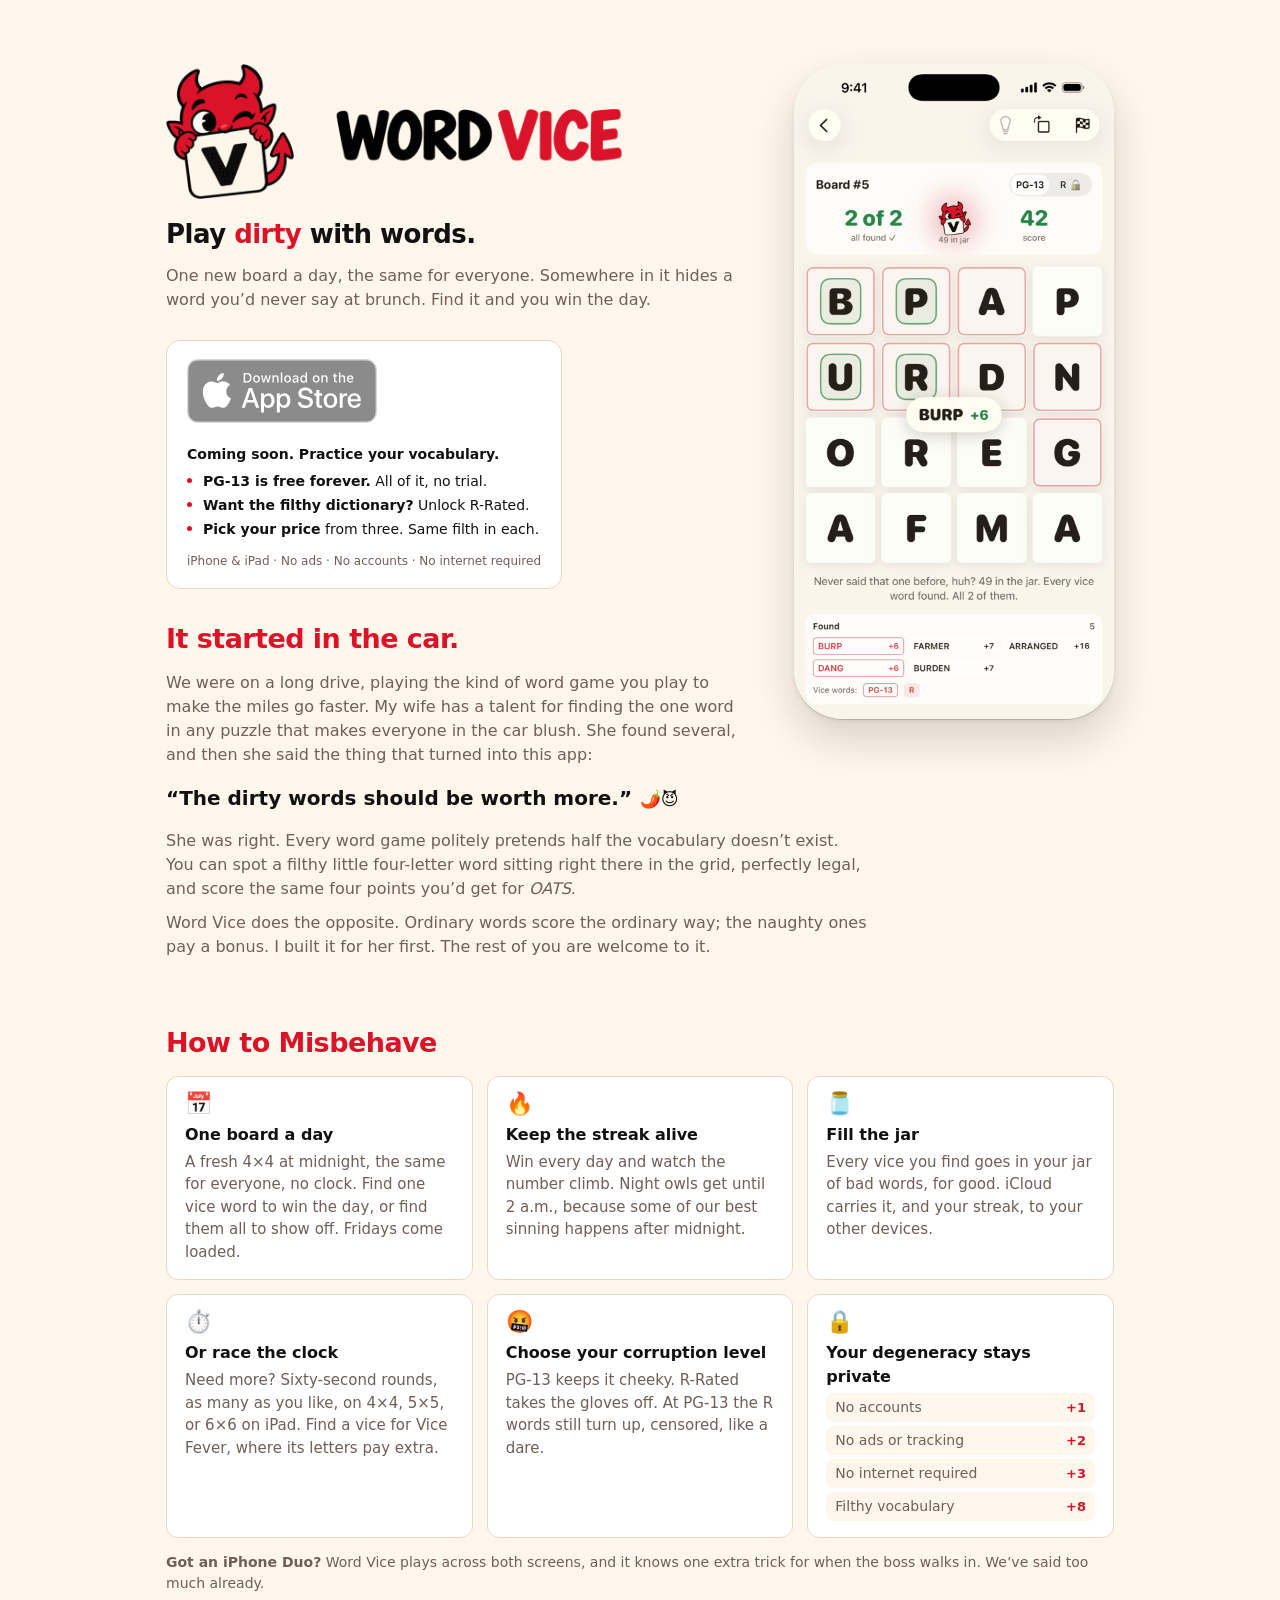
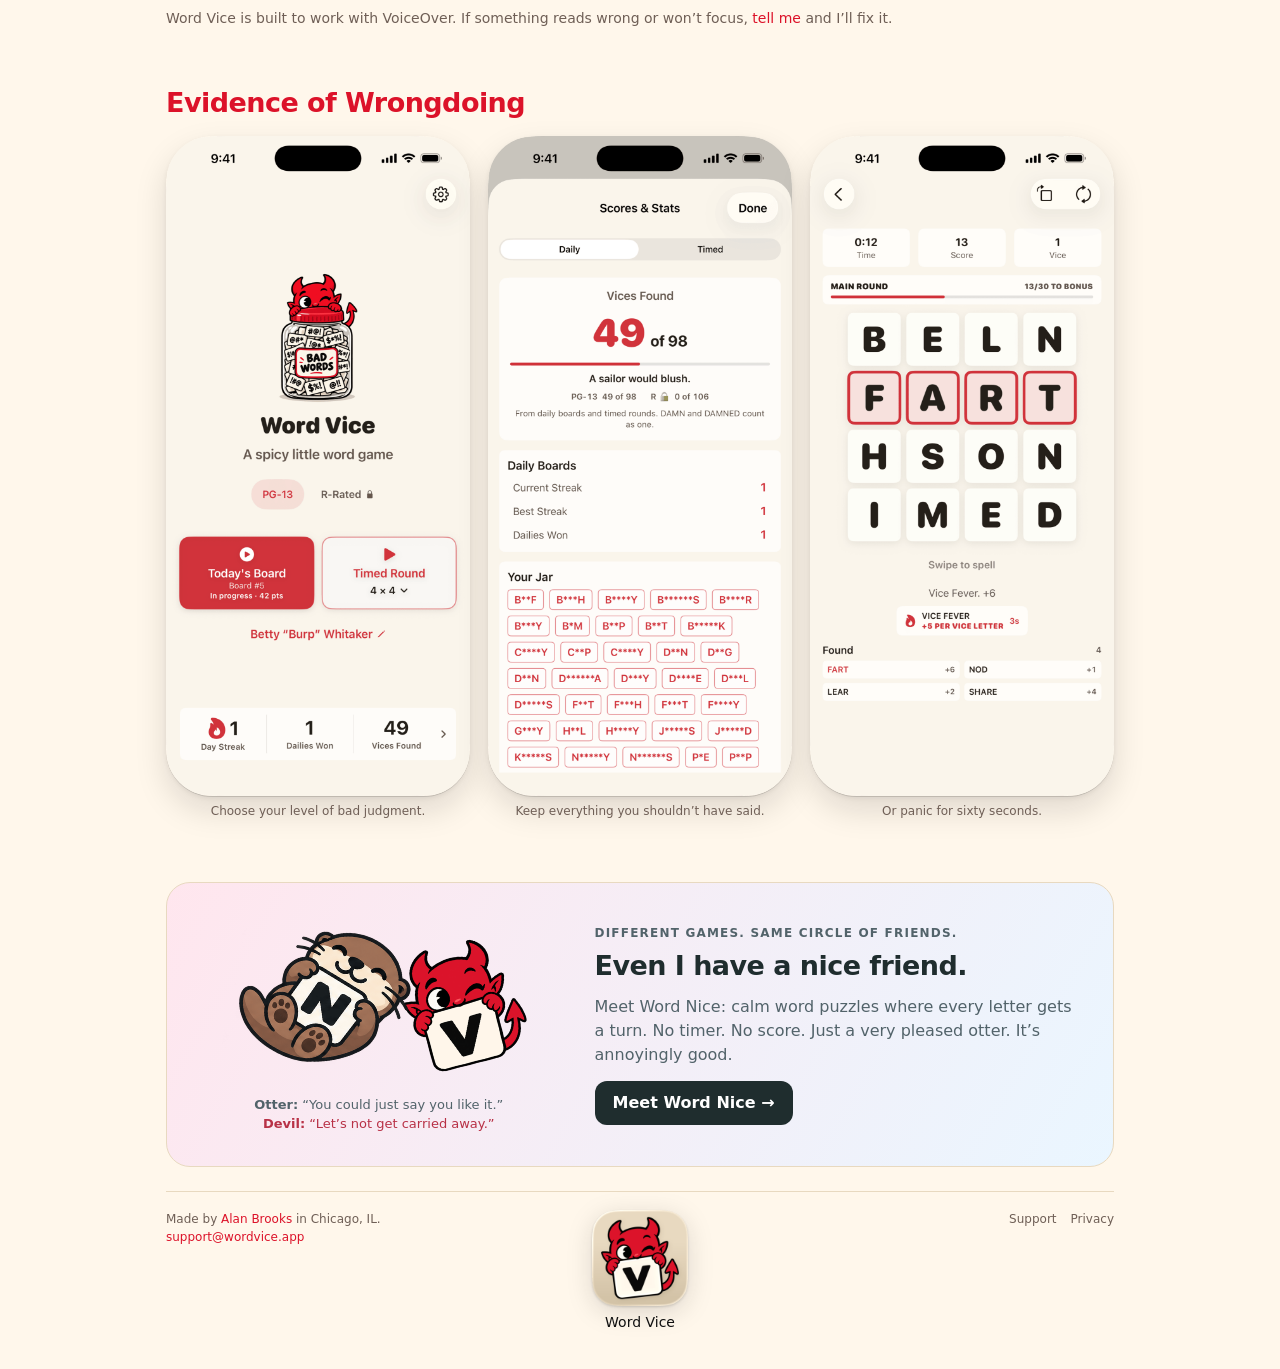
==== index.html @ e9f3541c "Link the footer credit to alanbrooks.me Co-Authored-By: Claude Opus 5.5 <noreply@anthropic.com>" ====
<!DOCTYPE html>
<html lang="en">
<head>
<meta charset="utf-8">
<meta name="viewport" content="width=device-width, initial-scale=1">
<meta name="color-scheme" content="light">
<meta name="theme-color" content="#FFF7EB">
<title>Word Vice — A dirty little word game</title>
<meta name="description" content="Word Vice is a dirty little word game for iPhone and iPad. One new board a day, and the words you’d never say at brunch are the ones you’re hunting.">
<link rel="icon" href="/favicon.ico" sizes="32x32">
<link rel="icon" href="images/favicon.svg" type="image/svg+xml">
<link rel="apple-touch-icon" href="images/apple-touch-icon.png">
<link rel="canonical" href="https://wordvice.app/">
<meta property="og:title" content="Word Vice — Play dirty with words">
<meta property="og:description" content="One new board a day. Somewhere in it hides a word you’d never say at brunch. Free to play on iPhone and iPad.">
<meta property="og:image" content="https://wordvice.app/images/wordvice-og.png">
<meta property="og:image:width" content="1200">
<meta property="og:image:height" content="630">
<meta property="og:image:alt" content="The Word Vice wordmark beside its winking devil mascot, the line ‘Play dirty with words’, and a phone showing the daily board with a vice word just found.">
<meta property="og:url" content="https://wordvice.app/">
<meta property="og:type" content="website">
<meta property="og:site_name" content="Word Vice">
<meta name="twitter:card" content="summary_large_image">
<link rel="stylesheet" href="styles.css">
</head>
<body>

<div class="page">

  <header class="hero">
    <figure class="hero-shot">
      <img src="images/wordvice-daily-vice-crush.png" width="960" height="2086" decoding="async" alt="Daily board number 5 in Word Vice: a four-by-four grid of letters with BURP just found for six points, both vice words found, and 49 vices in the jar.">
    </figure>
    <div>
      <h1 class="brand"><img src="images/wordvice-lockup.png" width="1000" height="294"
          decoding="async" alt="Word Vice"></h1>
      <p class="payoff">Play <span>dirty</span> with words.</p>
      <p class="tagline">
        One new board a day, the same for everyone. Somewhere in it hides a
        word you’d never say at brunch. Find it and you win the day.
      </p>
      <div class="cta">
        <span class="app-store-badge is-pending">
          <img src="images/app-store-badge.svg" alt="">
          <span class="visually-hidden">Word Vice is not on the App Store yet.</span>
        </span>
        <p class="coming"><strong>Coming soon. Practice your vocabulary.</strong></p>
        <ul class="terms">
          <li><strong>PG-13 is free forever.</strong> All of it, no trial.</li>
          <li><strong>Want the filthy dictionary?</strong> Unlock R-Rated.</li>
          <li><strong>Pick your price</strong> from three. Same filth in each.</li>
        </ul>
        <p class="meta">iPhone &amp; iPad · No ads · No accounts · No internet required</p>
      </div>
    </div>
  </header>

  <section id="story" class="story">
    <h2>It started in the car.</h2>
    <p>
      We were on a long drive, playing the kind of word game you play to make the
      miles go faster. My wife has a talent for finding the one word in any puzzle
      that makes everyone in the car blush. She found several, and then she said
      the thing that turned into this app:
    </p>
    <blockquote class="pull">
      <p>“The dirty words should be worth&nbsp;more.”<span class="pull-mark" aria-hidden="true">🌶️😈</span></p>
    </blockquote>
    <p>
      She was right. Every word game politely pretends half the vocabulary doesn’t
      exist. You can spot a filthy little four-letter word sitting right there in
      the grid, perfectly legal, and score the same four points you’d get for
      <em>OATS</em>.
    </p>
    <p>
      Word Vice does the opposite. Ordinary words score the ordinary way; the
      naughty ones pay a bonus. I built it for her first. The rest of you are
      welcome to it.
    </p>
  </section>

  <section id="how">
    <h2>How to Misbehave</h2>
    <div class="cards">
      <div class="card">
        <div class="glyph">📅</div>
        <h3>One board a day</h3>
        <p>A fresh 4×4 at midnight, the same for everyone, no clock. Find one vice word to win the day, or find them all to show off. Fridays come loaded.</p>
      </div>
      <div class="card">
        <div class="glyph">🔥</div>
        <h3>Keep the streak alive</h3>
        <p>Win every day and watch the number climb. Night owls get until 2&nbsp;a.m., because some of our best sinning happens after midnight.</p>
      </div>
      <div class="card">
        <div class="glyph">🫙</div>
        <h3>Fill the jar</h3>
        <p>Every vice you find goes in your jar of bad words, for good. iCloud carries it, and your streak, to your other devices.</p>
      </div>
      <div class="card">
        <div class="glyph">⏱️</div>
        <h3>Or race the clock</h3>
        <p>Need more? Sixty-second rounds, as many as you like, on 4×4, 5×5, or 6×6 on iPad. Find a vice for Vice Fever, where its letters pay extra.</p>
      </div>
      <div class="card">
        <div class="glyph">🤬</div>
        <h3>Choose your corruption level</h3>
        <p>PG-13 keeps it cheeky. R-Rated takes the gloves off. At PG-13 the R words still turn up, censored, like a dare.</p>
      </div>
      <div class="card">
        <div class="glyph">🔒</div>
        <h3>Your degeneracy stays private</h3>
        <ul class="score">
          <li>No accounts <span class="plus">+1</span></li>
          <li>No ads or tracking <span class="plus">+2</span></li>
          <li>No internet required <span class="plus">+3</span></li>
          <li>Filthy vocabulary <span class="plus">+8</span></li>
        </ul>
      </div>
    </div>
    <p class="note">
      <strong>Got an iPhone Duo?</strong> Word Vice plays across both screens,
      and it knows one extra trick for when the boss walks in. We’ve said too
      much already.
    </p>
    <p class="note">
      Word Vice is built to work with VoiceOver. If something reads wrong or won’t focus,
      <a href="mailto:support@wordvice.app">tell me</a> and I’ll fix it.
    </p>
  </section>

  <section>
    <h2>Evidence of Wrongdoing</h2>
    <div class="shots">
      <figure>
        <img src="images/wordvice-home-crush.png" width="960" height="2086" loading="lazy" decoding="async" alt="The Word Vice home screen: the devil peeking out of a jar of bad words, the PG-13 and R-Rated picker, buttons for Today’s Board and a Timed Round, and a one-day streak.">
        <figcaption>Choose your level of bad judgment.</figcaption>
      </figure>
      <figure>
        <img src="images/wordvice-jar-crush.png" width="960" height="2086" loading="lazy" decoding="async" alt="The jar screen: 49 of 98 vices found, rated ‘A sailor would blush’, with each found word shown censored.">
        <figcaption>Keep everything you shouldn’t have said.</figcaption>
      </figure>
      <figure>
        <img src="images/wordvice-timed-crush.png" width="960" height="2086" loading="lazy" decoding="async" alt="A timed round with twelve seconds left: FART highlighted on the board and Vice Fever paying five extra points per vice letter.">
        <figcaption>Or panic for sixty seconds.</figcaption>
      </figure>
    </div>
  </section>

  <section class="product-family" aria-labelledby="product-family-title">
    <figure class="family-friends">
      <div class="family-portraits">
        <img class="friend-otter" src="images/friend-otter.png" width="353" height="281" loading="lazy" decoding="async" alt="The smiling Word Nice otter leaning toward his devil friend.">
        <img class="friend-devil" src="images/friend-devil.png" width="470" height="470" loading="lazy" decoding="async" alt="The Word Vice devil leaning back toward the otter with a wink.">
      </div>
      <figcaption class="family-dialogue">
        <span><strong>Otter:</strong> “You could just say you like it.”</span>
        <span class="devil-line"><strong>Devil:</strong> “Let’s not get carried away.”</span>
      </figcaption>
    </figure>
    <div>
      <p class="family-eyebrow">Different games. Same circle of friends.</p>
      <h2 id="product-family-title">Even I have a nice friend.</h2>
      <p class="family-description">Meet Word Nice: calm word puzzles where every letter gets a turn. No timer. No score. Just a very pleased otter. It’s annoyingly good.</p>
      <a class="family-link" href="https://wordnice.app/">Meet Word Nice →</a>
    </div>
  </section>

  <footer class="footer">
    <div class="footer-credit">
      Made by <a href="https://alanbrooks.me/">Alan Brooks</a> in Chicago, IL.<br>
      <a href="mailto:support@wordvice.app">support@wordvice.app</a>
    </div>
    <div class="footer-mark">
      <a class="footer-badge" href="/">
        <img src="images/wordvice-icon256.png" alt="">
        <span>Word Vice</span>
      </a>
    </div>
    <div class="footer-links">
      <a href="support.html">Support</a>
      <a href="privacy.html">Privacy</a>
    </div>
  </footer>

</div>

</body>
</html>
---- styles.css ----
/* Word Vice site styles. The brand palette: Tile Cream ground, Ink text, Vice
   Red accent, with Sand — the app icon's ground — carrying the hairlines. Kept
   deliberately plain and compact, in the same spirit as mixlet.app: system
   fonts, small type, flat surfaces, tight rhythm. */

:root {
  --bg: #FFF7EB;      /* Tile Cream */
  --panel: #F7EBD8;
  --raised: #FFFFFF;  /* lifted surfaces above the cream ground */
  --ink: #111111;     /* Ink */
  --muted: #6f5f56;
  --accent: #DC1229;  /* Vice Red */
  --line: #E8D9C0;    /* Sand, the app icon's ground */
  --rounded: ui-rounded, "SF Pro Rounded", "Avenir Next", -apple-system,
    BlinkMacSystemFont, "Segoe UI", system-ui, sans-serif;
}

* { box-sizing: border-box; }

body {
  margin: 0;
  font-family: var(--rounded);
  font-size: 16px;
  line-height: 1.5;
  background: var(--bg);
  color: var(--ink);
  -webkit-font-smoothing: antialiased;
}

/* height:auto keeps the intrinsic width/height attributes on the screenshots
   from fighting max-width when the column is narrower than the image. */
img { max-width: 100%; height: auto; display: block; }

a { color: var(--accent); text-decoration: none; }
a:hover { text-decoration: underline; }

.page {
  max-width: 980px;
  margin: 0 auto;
  padding: 24px 16px 36px;
}

.narrow { max-width: 680px; }

/* ---------- nav ---------- */

.nav {
  display: flex;
  gap: 18px;
  justify-content: flex-end;
  margin: 0 0 8px;
  font-size: 13px;
}

.nav a { color: var(--muted); }
.nav a:hover { color: var(--accent); text-decoration: none; }

/* ---------- hero ---------- */

/* Generous lead-in above the wordmark. The title is the loudest thing on the
   page and needs room to land before the subtitle picks up. */
.hero { padding-top: 40px; }

/* The stacked lockup stands in for the page title. The h1 keeps the heading
   semantics; the alt text carries the name. */
.brand { margin: 0 0 20px; }

.brand img {
  display: block;
  width: clamp(300px, 40vw, 460px);
  height: auto;
}

/* The one-line explanation of the whole game, sitting between the subtitle and
   the supporting copy. The punchline takes the accent so the eye lands on it. */
.payoff {
  margin: 16px 0 14px;
  font-size: clamp(21px, 2.5vw, 26px);
  font-weight: 700;
  line-height: 1.2;
  letter-spacing: -0.02em;
  color: var(--ink);
}

.payoff span { color: var(--accent); }

.tagline { margin: 0 0 10px; color: var(--muted); }

/* Groups the badge with the terms it comes with, so the offer reads as one
   thing. Shrink-wrapped, not full-bleed; an empty-looking box would be worse
   than no box. */
.cta {
  display: inline-block;
  max-width: 100%;
  margin-top: 18px;
  padding: 18px 20px;
  background: var(--raised);
  border: 1px solid var(--line);
  border-radius: 14px;
}

.cta .app-store-badge { margin-top: 0; }
.cta .coming { margin-top: 14px; }

/* Apple's official badge artwork. Do not restyle or recolor it. */
.app-store-badge { display: inline-block; margin-top: 12px; }
.app-store-badge:hover { text-decoration: none; }
.app-store-badge img { width: 190px; height: auto; }

/* Pre-launch: the badge is shown but is not a link, because there is nothing
   to link to yet. Held back so it reads as "not yet" rather than "broken".
   When the app ships, drop .is-pending and restore the <a href> wrapper. */
.app-store-badge.is-pending { cursor: default; }
.app-store-badge.is-pending img { opacity: 0.45; filter: saturate(0.4); }

.visually-hidden {
  position: absolute;
  width: 1px;
  height: 1px;
  margin: -1px;
  padding: 0;
  border: 0;
  overflow: hidden;
  clip-path: inset(50%);
  white-space: nowrap;
}

/* Availability and the offer are different kinds of fact, so they get separate
   lines, tight to each other and looser from the spec line below. */
.coming { margin: 14px 0 0; font-size: 14px; color: var(--ink); }
/* Three scannable terms rather than a paragraph. Next to a download button
   people read the shape, not the sentence. Small accent dots instead of the
   browser's bullets, to stay in the site's palette. */
.terms {
  margin: 6px 0 0;
  padding: 0;
  list-style: none;
  font-size: 14px;
  color: var(--ink);
  max-width: 34em;
}

.terms li { position: relative; margin: 3px 0; padding-left: 16px; }

.terms li::before {
  content: "";
  position: absolute;
  left: 0;
  top: 0.52em;
  width: 5px;
  height: 5px;
  border-radius: 50%;
  background: var(--accent);
}

.meta { margin: 12px 0 0; font-size: 12px; color: var(--muted); }

/* Floated, not gridded, so the story prose wraps around it instead of waiting
   for it to end. #how clears it. */
.hero-shot {
  float: right;
  width: 320px;
  max-width: 100%;
  margin: 0 0 22px 44px;
}

/* The hero capture is a full-height device screenshot with dead space below the
   found-words list; crop to the part that carries the game. The captures carry
   the device's own black corner mask, so the radius is the device's (200px on a
   1320px-wide screen), given as width / height percentages to stay round. */
.hero-shot img {
  aspect-ratio: 1320 / 2700;
  object-fit: cover;
  object-position: top;
  border-radius: 15.2% / 7.4%;
  box-shadow:
    0 1px 0 rgba(17, 17, 17, 0.16),
    0 2px 5px rgba(17, 17, 17, 0.07),
    0 20px 44px rgba(17, 17, 17, 0.16);
}

/* ---------- sections ---------- */

/* No rules between sections. The red 27px headings carry the break, and
   whitespace does the rest. */
section {
  margin: 0;
  padding: 48px 0 6px;
}

/* The story follows the hero directly, so it needs less lead-in than the rest. */
section:first-of-type { padding-top: 30px; }

h2 {
  margin: 0 0 12px;
  font-size: 27px;
  font-weight: 700;
  letter-spacing: -0.02em;
  color: var(--accent);
}

h3 { margin: 12px 0 2px; font-size: 16px; font-weight: 600; }

p { margin: 0 0 10px; }

.story p { color: var(--muted); max-width: 44em; }
.pull-mark { margin-left: 8px; font-size: 0.85em; white-space: nowrap; }

.story .pull { margin: 16px 0; }

.story .pull p {
  margin: 0;
  color: var(--ink);
  font-size: 20px;
  font-weight: 600;
}

/* Everything past the story starts below the floated hero shot. */
#how { clear: both; }

/* ---------- feature cards ---------- */

.cards {
  display: grid;
  grid-template-columns: repeat(auto-fit, minmax(230px, 1fr));
  gap: 14px;
  margin-top: 4px;
}

.card {
  background: var(--raised);
  border: 1px solid var(--line);
  border-radius: 12px;
  padding: 16px 18px;
}

.card .glyph { font-size: 22px; line-height: 1; margin-bottom: 8px; }

/* Borrowed from the game's found-words list: label left, score right, on a
   tinted row. The joke only works if it looks like real scoring, so the chip
   and the accent "+N" match what the app actually shows. */
.score { list-style: none; margin: 2px 0 0; padding: 0; }

.score li {
  display: flex;
  justify-content: space-between;
  align-items: baseline;
  gap: 10px;
  margin-top: 4px;
  padding: 4px 9px;
  border-radius: 7px;
  background: var(--bg);
  font-size: 14px;
  color: var(--muted);
}

.score .plus { font-weight: 700; font-size: 13px; color: var(--accent); }

.note { margin: 14px 0 0; font-size: 14px; color: var(--muted); }
.card h3 { margin: 0 0 4px; font-size: 16px; font-weight: 700; }
.card p { margin: 0; font-size: 15px; color: var(--muted); }

/* ---------- shots ---------- */

.shots {
  display: grid;
  grid-template-columns: repeat(3, 1fr);
  gap: 18px;
  margin-top: 10px;
}

figure { margin: 0; }

figure img { width: 100%; border-radius: 10px; }

.shots img {
  border-radius: 15.2% / 7%;
  box-shadow:
    0 1px 0 rgba(17, 17, 17, 0.14),
    0 2px 5px rgba(17, 17, 17, 0.06),
    0 14px 32px rgba(17, 17, 17, 0.13);
}

figcaption {
  margin-top: 6px;
  font-size: 12px;
  color: var(--muted);
  text-align: center;
}

/* ---------- long-form pages ---------- */

.doc h1 { margin: 0 0 4px; font-size: 30px; font-weight: 700; letter-spacing: -0.02em; }
.doc .updated { margin: 0 0 18px; font-size: 13px; color: var(--muted); }
.doc h1 , .doc h2 { color: var(--ink); }
.doc h2 { margin-top: 22px; font-size: 21px; }
.doc p, .doc li { color: var(--muted); }
.doc ul { margin: 6px 0 10px; padding-left: 16px; }
.doc li { margin: 4px 0; }

/* ---------- 404 ---------- */

.notfound { padding-top: 40px; }

.notfound-code {
  margin: 0 0 6px;
  font-size: 13px;
  font-weight: 700;
  letter-spacing: 0.14em;
  color: var(--accent);
}

.notfound h1 { font-size: clamp(34px, 5vw, 46px); letter-spacing: -0.03em; color: var(--accent); }
.notfound p { max-width: 34em; }

/* ---------- footer ---------- */

.footer {
  display: grid;
  grid-template-columns: 1fr auto 1fr;
  align-items: start;
  gap: 12px;
  padding-top: 18px;
  border-top: 1px solid var(--line);
  margin-top: 24px;
  font-size: 12px;
  color: var(--muted);
}

.footer-credit { grid-column: 1; }

/* The sister app in its own sunset pink and sky blue, each deepened to read
   at footer size on the cream. */
.word-nice { color: #2F6E9C; font-weight: 600; }
.word-nice span { color: #B83D66; }

.footer-mark { grid-column: 2; text-align: center; }

.footer-badge {
  display: inline-flex;
  flex-direction: column;
  align-items: center;
  gap: 6px;
  color: var(--ink);
}

.footer-badge:hover { text-decoration: none; }
/* The icon ships pre-masked with the iOS squircle, so it needs no radius of
   its own. The shadow has to follow the alpha rather than the box, or it
   draws a rectangle behind the rounded corners. */
.footer-badge img {
  width: 96px;
  height: 96px;
  filter: drop-shadow(0 1px 1px rgba(17, 17, 17, 0.16))
          drop-shadow(0 6px 12px rgba(17, 17, 17, 0.14));
}
.footer-badge span { font-size: 14px; }

.footer-links { grid-column: 3; text-align: right; display: flex; gap: 14px; justify-content: flex-end; }
.footer-links a { color: var(--muted); }

/* Tablets keep the side-by-side hero with a narrower shot; every iPad in
   portrait (744-834px) still has room for it. */
@media (max-width: 899px) {
  .hero { padding-top: 28px; }
  .hero-shot { width: 250px; margin: 0 0 22px 32px; }
}

/* Too narrow to wrap prose beside the shot: stack it instead. */
@media (max-width: 700px) {
  .hero { display: flex; flex-direction: column; }
  .hero > div { order: -1; max-width: 34em; }
  .hero-shot { float: none; width: 240px; margin: 26px auto 20px; }
}

@media (max-width: 760px) {
  .hero-shot { width: 240px; }
  .shots { grid-template-columns: 1fr; max-width: 300px; margin-inline: auto; }
  .footer { grid-template-columns: 1fr; text-align: center; }
  .footer-credit, .footer-mark, .footer-links { grid-column: 1; }
  .footer-links { justify-content: center; text-align: center; }
}

/* Friends with very different vocabularies. */
.product-family {
  display: grid;
  grid-template-columns: minmax(240px, .85fr) minmax(0, 1.15fr);
  align-items: center;
  gap: 36px;
  margin-top: 56px;
  padding: 32px;
  border: 1px solid var(--line);
  border-radius: 24px;
  background: linear-gradient(120deg, #FFE6EE, #EAF6FF);
  color: #1F2D2E;
}
.product-family .family-eyebrow {
  margin: 0 0 8px;
  color: #52636A;
  font-size: 12px;
  font-weight: 700;
  letter-spacing: .1em;
  text-transform: uppercase;
}
.product-family h2 { color: #1F2D2E; line-height: 1.15; margin: 0 0 14px; }
.product-family .family-description { color: #52636A; margin: 0 0 14px; }
.product-family .family-link {
  display: inline-flex;
  align-items: center;
  min-height: 44px;
  padding: 10px 18px;
  border-radius: 12px;
  background: #1F2D2E;
  color: #fff;
  font-weight: 700;
}
.product-family .family-link:focus-visible { outline: 3px solid #3A7FB0; outline-offset: 4px; }
.family-friends { margin: 0; min-width: 0; }
.family-portraits { display: flex; align-items: flex-end; justify-content: center; padding: 12px 8px; }
.family-portraits img { width: 55%; max-width: 180px; border-radius: 0; height: auto; }
.family-portraits .friend-otter { transform: rotate(8deg); position: relative; z-index: 1; }
.family-portraits .friend-devil { width: 43%; max-width: 134px; margin-left: -16px; transform: rotate(-8deg); }
.product-family .family-dialogue { margin-top: 12px; font-size: 13px; text-align: center; color: #52636A; }
.family-dialogue span { display: block; }
.family-dialogue .devil-line { color: #B83146; }
@media (max-width: 700px) {
  .product-family { grid-template-columns: 1fr; gap: 24px; padding: 26px 22px; }
  .family-friends { width: min(280px, 100%); margin-inline: auto; }
}
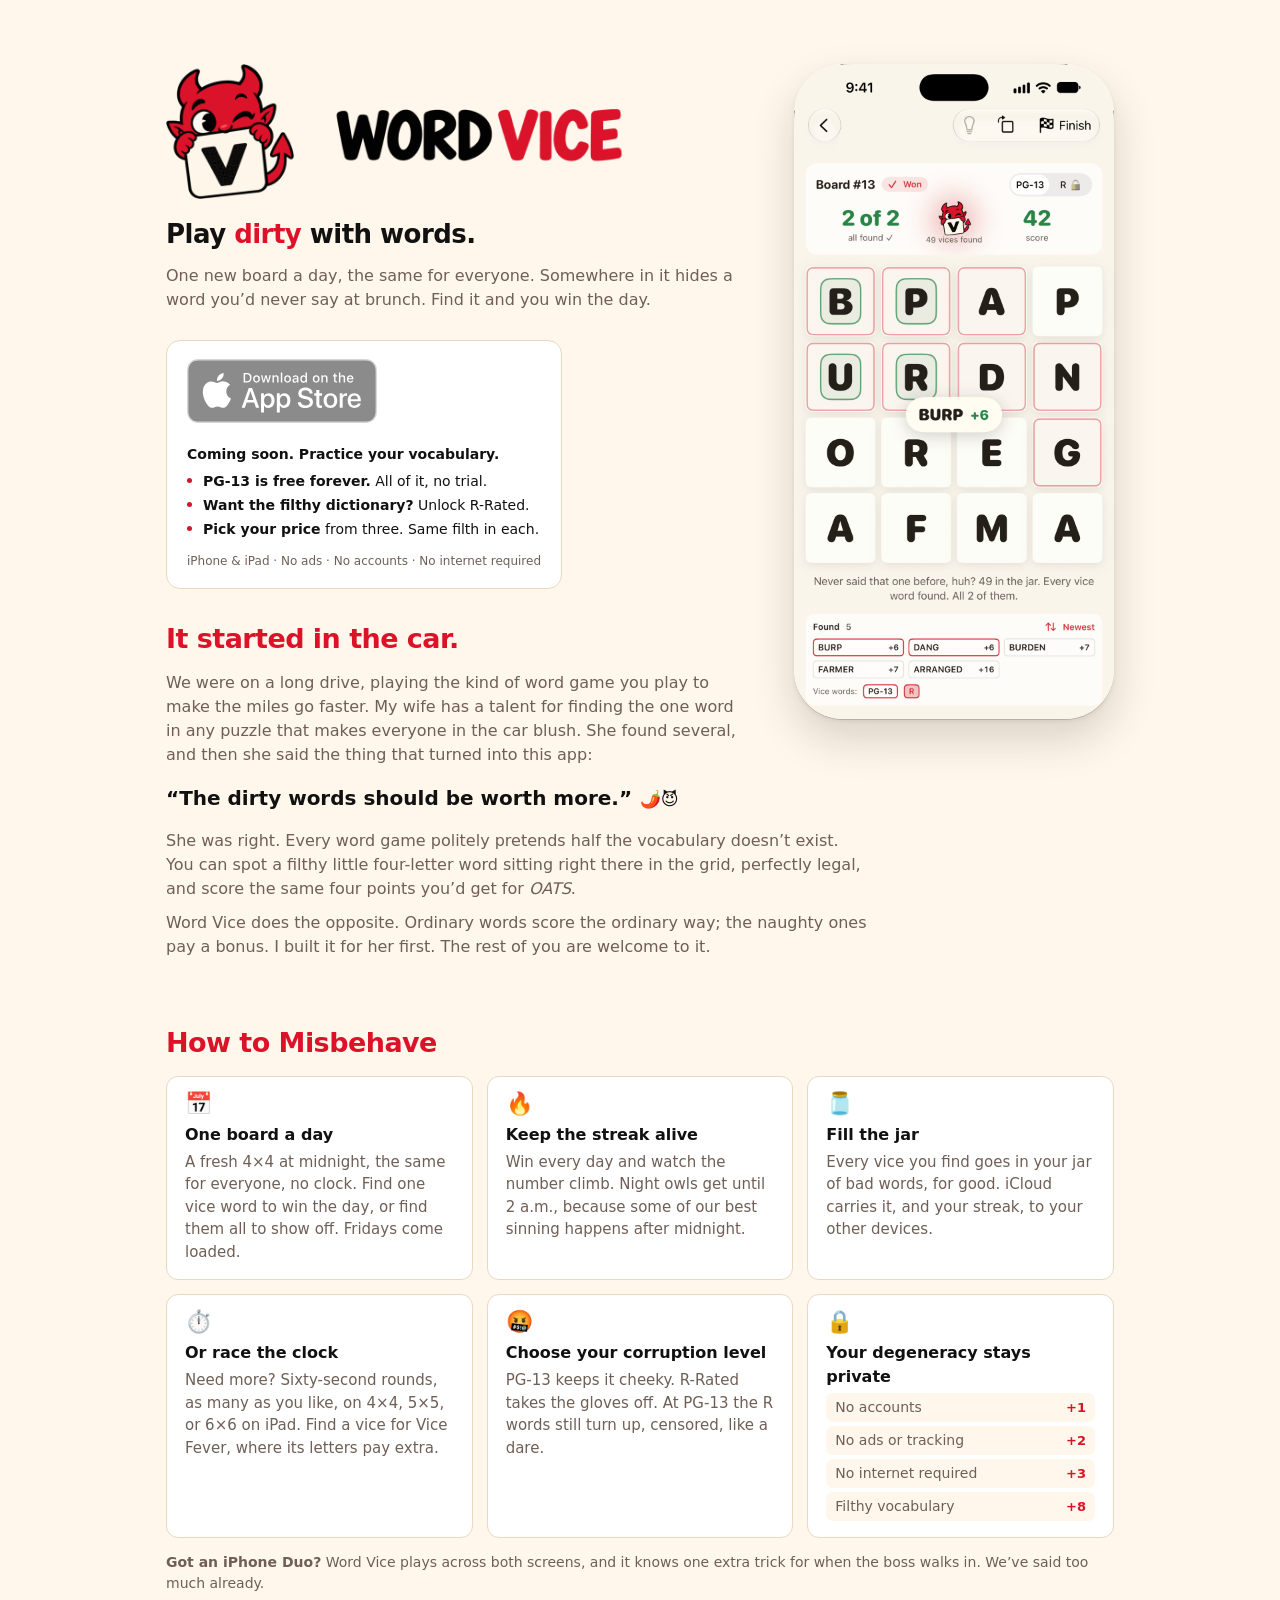
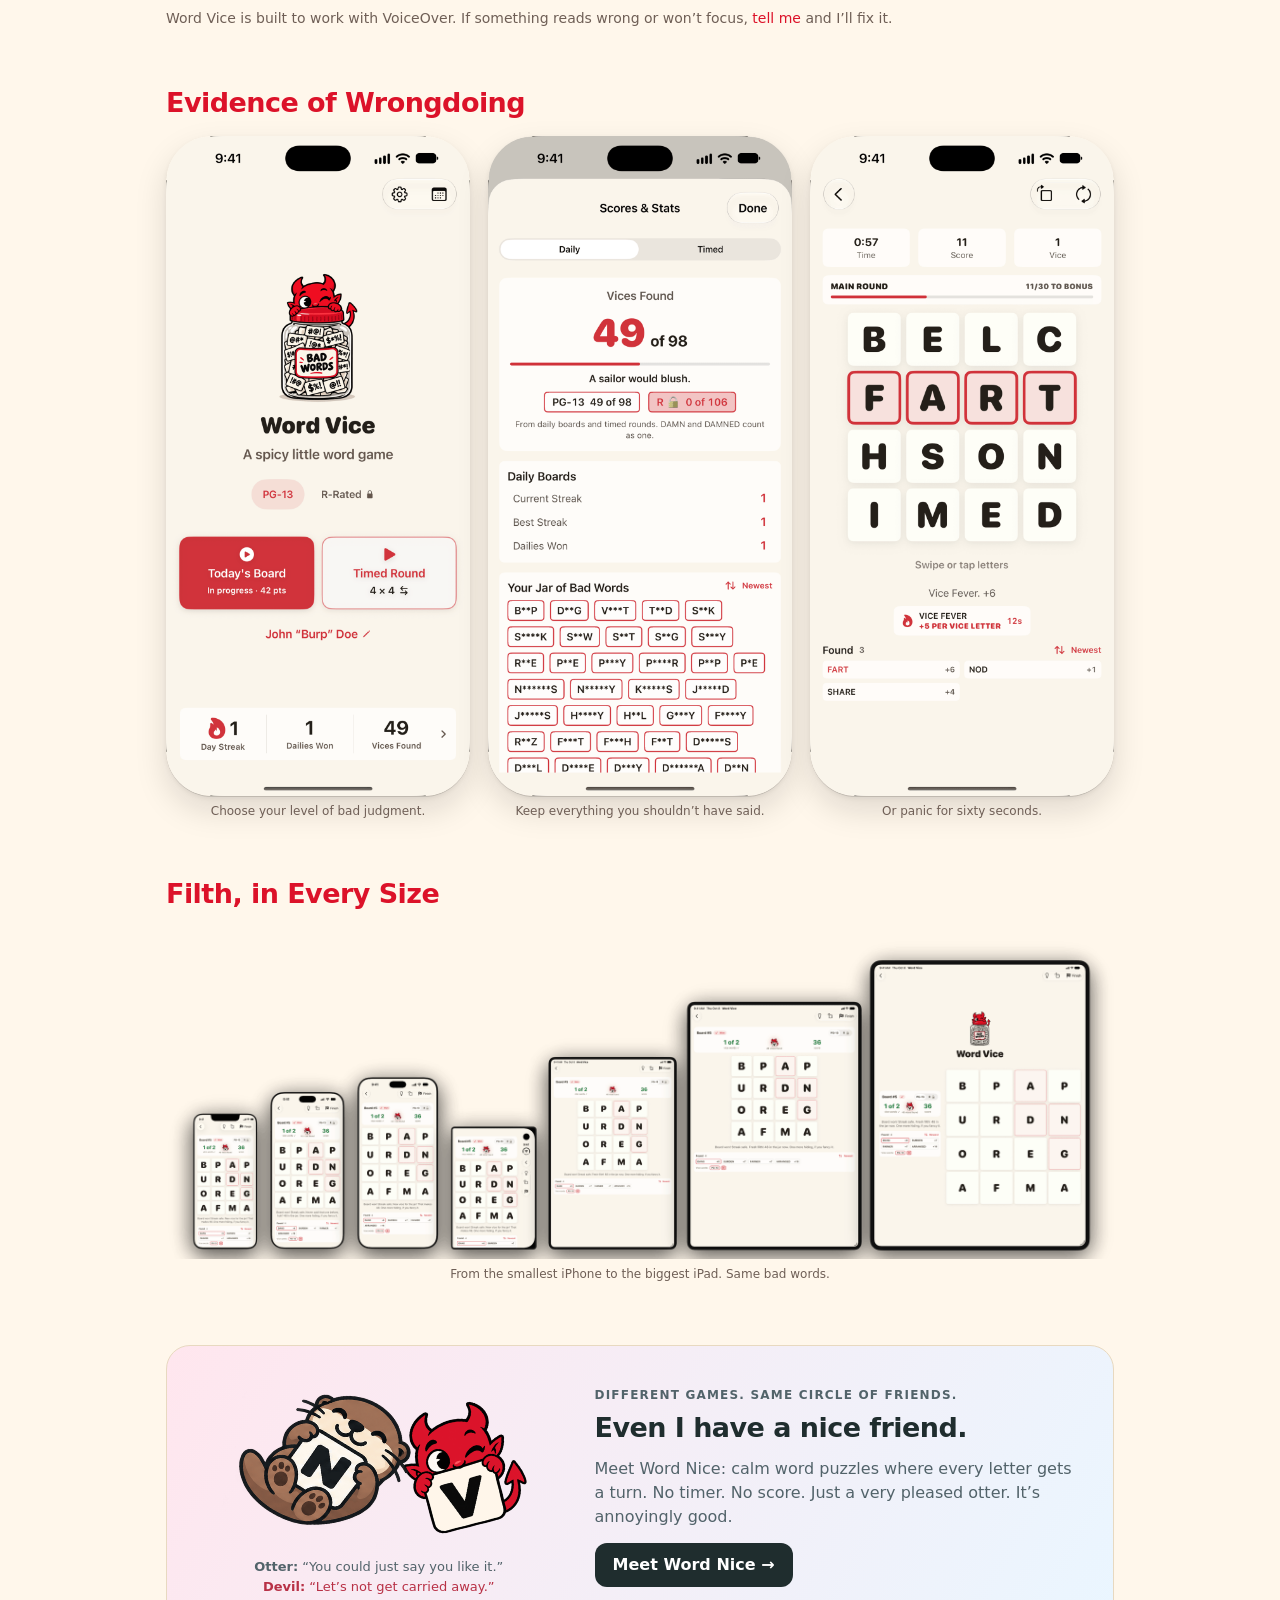
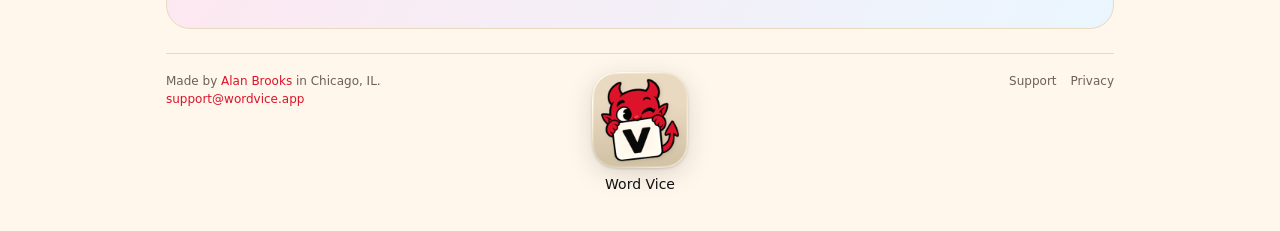
==== commit 4958ddfc: "Add the device lineup and refresh the screenshots A "Filth, in Every Size" section shows the app on " ====
--- a/index.html
+++ b/index.html
@@ -29,7 +29,7 @@
 
   <header class="hero">
     <figure class="hero-shot">
-      <img src="images/wordvice-daily-vice-crush.png" width="960" height="2086" decoding="async" alt="Daily board number 5 in Word Vice: a four-by-four grid of letters with BURP just found for six points, both vice words found, and 49 vices in the jar.">
+      <img src="images/wordvice-daily-vice-crush.png" width="960" height="2086" decoding="async" alt="Daily board number 13 in Word Vice: a four-by-four grid of letters with BURP just found for six points, both vice words found, and 49 vices in the jar.">
     </figure>
     <div>
       <h1 class="brand"><img src="images/wordvice-lockup.png" width="1000" height="294"
@@ -141,16 +141,24 @@
         <figcaption>Keep everything you shouldn’t have said.</figcaption>
       </figure>
       <figure>
-        <img src="images/wordvice-timed-crush.png" width="960" height="2086" loading="lazy" decoding="async" alt="A timed round with twelve seconds left: FART highlighted on the board and Vice Fever paying five extra points per vice letter.">
+        <img src="images/wordvice-timed-crush.png" width="960" height="2086" loading="lazy" decoding="async" alt="A timed round with fifty-seven seconds left: FART highlighted on the board and Vice Fever paying five extra points per vice letter.">
         <figcaption>Or panic for sixty seconds.</figcaption>
       </figure>
     </div>
   </section>
 
+  <section>
+    <h2>Filth, in Every Size</h2>
+    <figure class="lineup">
+      <img src="images/wordvice-lineup.png" width="2000" height="700" loading="lazy" decoding="async" alt="Word Vice on seven devices in a row, smallest to largest: iPhone mini, iPhone, iPhone Pro Max, a folded iPhone Duo, iPad mini, iPad Air, and iPad Pro.">
+      <figcaption>From the smallest iPhone to the biggest iPad. Same bad words.</figcaption>
+    </figure>
+  </section>
+
   <section class="product-family" aria-labelledby="product-family-title">
     <figure class="family-friends">
       <div class="family-portraits">
-        <img class="friend-otter" src="images/friend-otter.png" width="353" height="281" loading="lazy" decoding="async" alt="The smiling Word Nice otter leaning toward his devil friend.">
+        <img class="friend-otter" src="images/friend-otter.png" width="353" height="281" loading="lazy" decoding="async" alt="The smiling Word Nice otter leaning toward her devil friend.">
         <img class="friend-devil" src="images/friend-devil.png" width="470" height="470" loading="lazy" decoding="async" alt="The Word Vice devil leaning back toward the otter with a wink.">
       </div>
       <figcaption class="family-dialogue">
--- a/styles.css
+++ b/styles.css
@@ -272,6 +272,7 @@
 figure { margin: 0; }
 
 figure img { width: 100%; border-radius: 10px; }
+.lineup img { border-radius: 0; }
 
 .shots img {
   border-radius: 15.2% / 7%;
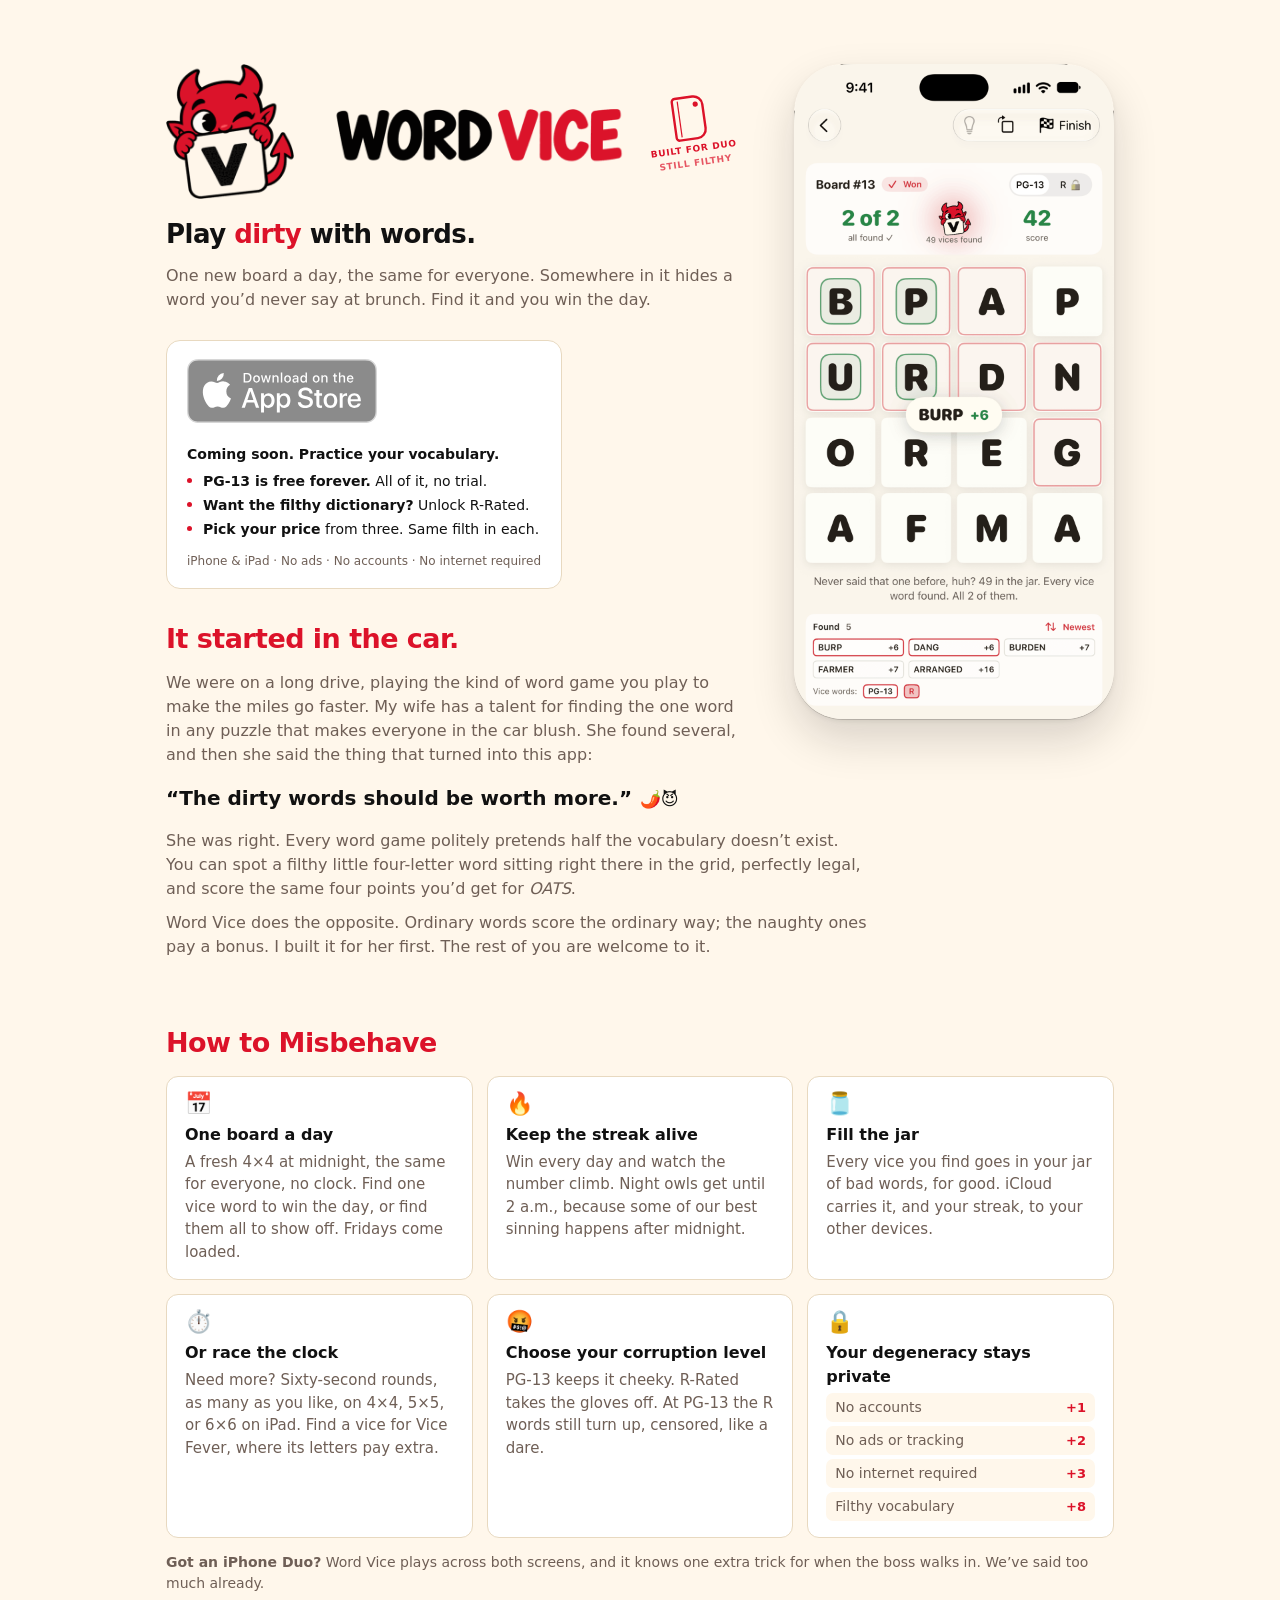
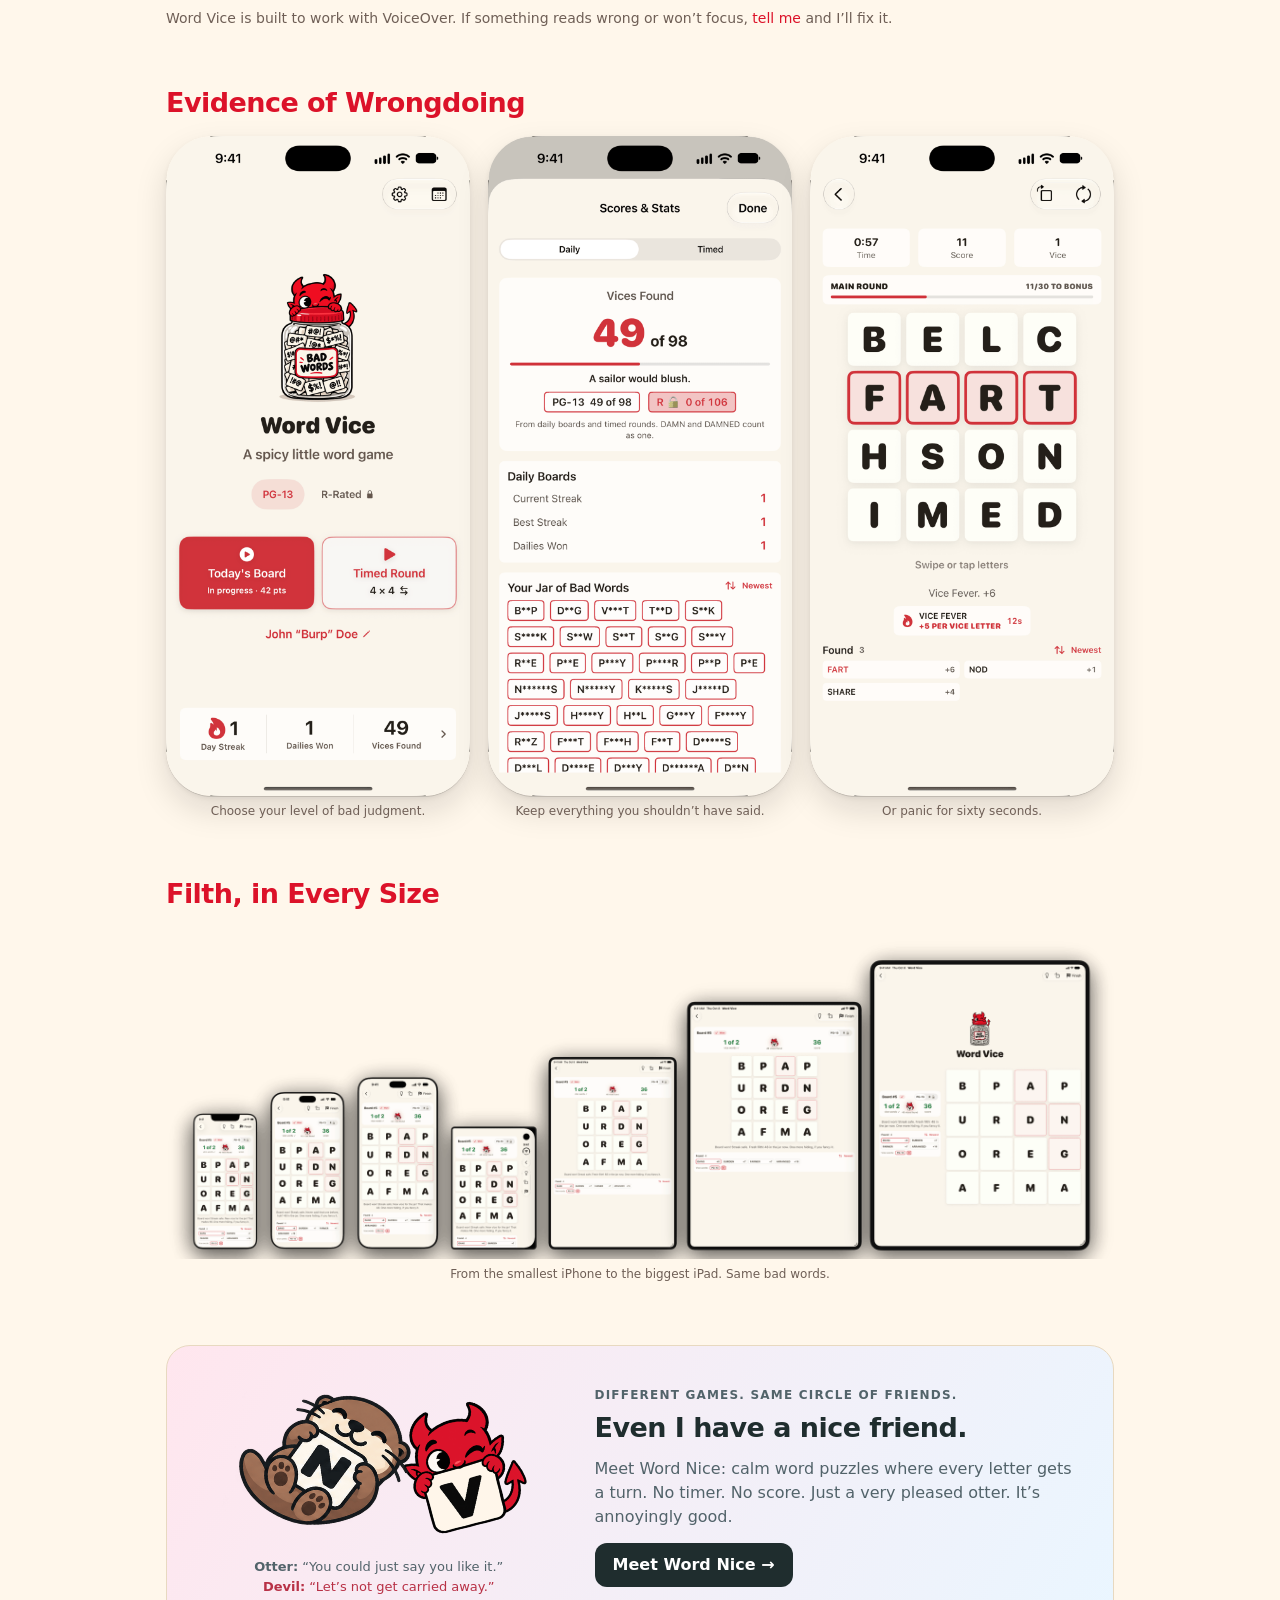
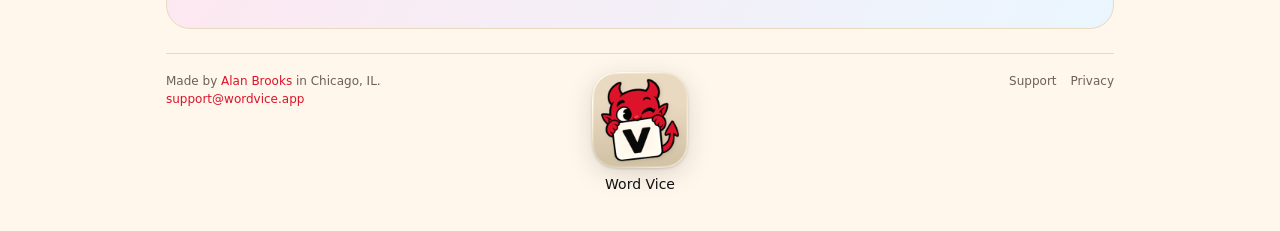
==== commit 2207acb4: "Add a Built for Duo stamp beside the wordmark A small folded-Duo outline with "Built for Duo, still " ====
--- a/index.html
+++ b/index.html
@@ -32,8 +32,18 @@
       <img src="images/wordvice-daily-vice-crush.png" width="960" height="2086" decoding="async" alt="Daily board number 13 in Word Vice: a four-by-four grid of letters with BURP just found for six points, both vice words found, and 49 vices in the jar.">
     </figure>
     <div>
-      <h1 class="brand"><img src="images/wordvice-lockup.png" width="1000" height="294"
-          decoding="async" alt="Word Vice"></h1>
+      <div class="brand-row">
+        <h1 class="brand"><img src="images/wordvice-lockup.png" width="1000" height="294"
+            decoding="async" alt="Word Vice"></h1>
+        <p class="duo-stamp">
+          <svg viewBox="0 0 34 46" width="34" height="46" aria-hidden="true">
+            <path d="M5 2H23a9 9 0 0 1 9 9V35a9 9 0 0 1-9 9H5a3 3 0 0 1-3-3V5a3 3 0 0 1 3-3z" fill="none" stroke="currentColor" stroke-width="2.4"/>
+            <path d="M7.5 5V41" stroke="currentColor" stroke-width="1.2"/>
+            <circle cx="25" cy="10" r="2.6" fill="currentColor"/>
+          </svg>
+          Built for Duo <span>Still filthy</span>
+        </p>
+      </div>
       <p class="payoff">Play <span>dirty</span> with words.</p>
       <p class="tagline">
         One new board a day, the same for everyone. Somewhere in it hides a
--- a/styles.css
+++ b/styles.css
@@ -64,6 +64,24 @@
 /* The stacked lockup stands in for the page title. The h1 keeps the heading
    semantics; the alt text carries the name. */
 .brand { margin: 0 0 20px; }
+
+/* A small stamp beside the wordmark: a folded iPhone Duo and two tiny lines. */
+.brand-row { display: flex; align-items: center; flex-wrap: wrap; gap: 10px 22px; margin: 0 0 20px; }
+.brand-row .brand { margin: 0; }
+.duo-stamp {
+  display: flex; flex-direction: column; align-items: center; gap: 3px;
+  margin: 0; transform: rotate(-8deg);
+  font-size: 9px; font-weight: 800; line-height: 1.2;
+  letter-spacing: 0.08em; text-transform: uppercase; white-space: nowrap;
+  color: var(--accent);
+}
+.duo-stamp svg { width: 34px; height: 46px; }
+.duo-stamp span { opacity: 0.7; }
+/* On a phone the lockup gives up width so the stamp stays beside it. */
+@media (max-width: 480px) {
+  .brand-row { flex-wrap: nowrap; gap: 14px; }
+  .brand img { width: 100%; }
+}
 
 .brand img {
   display: block;
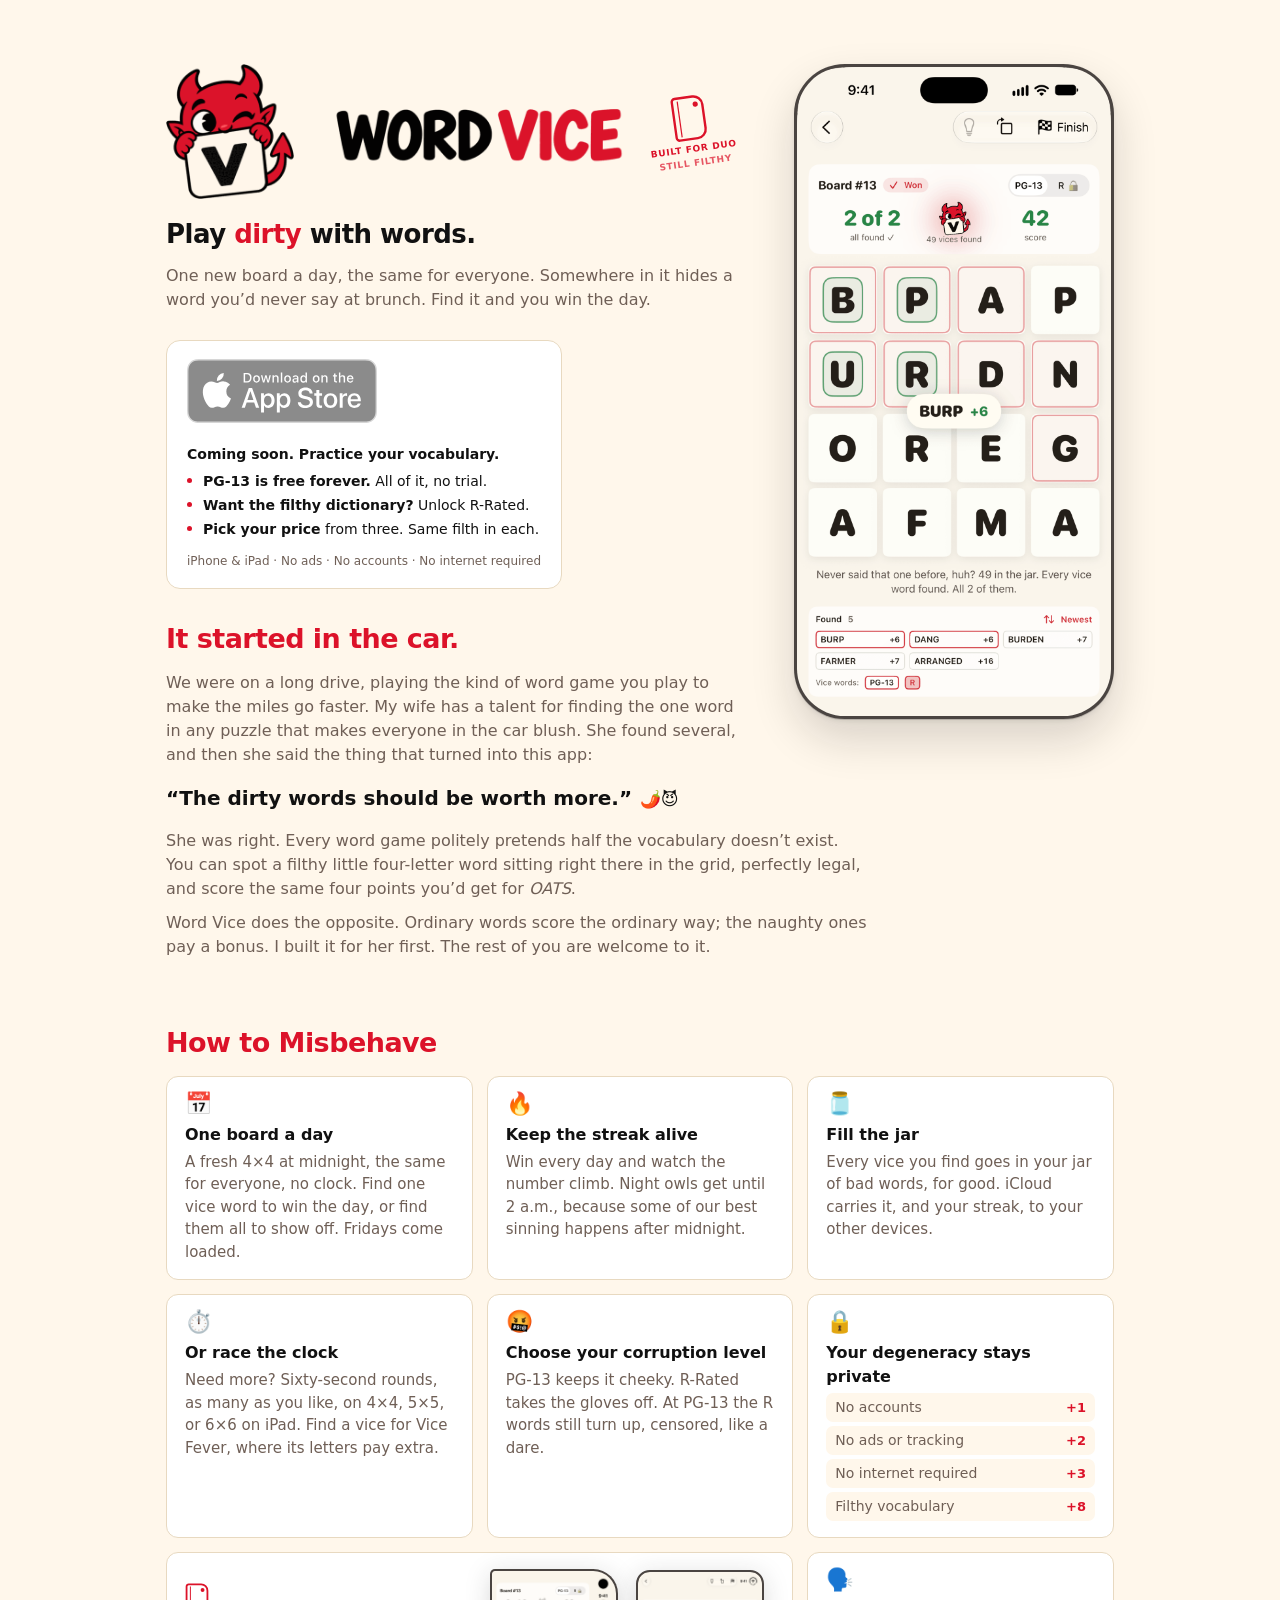
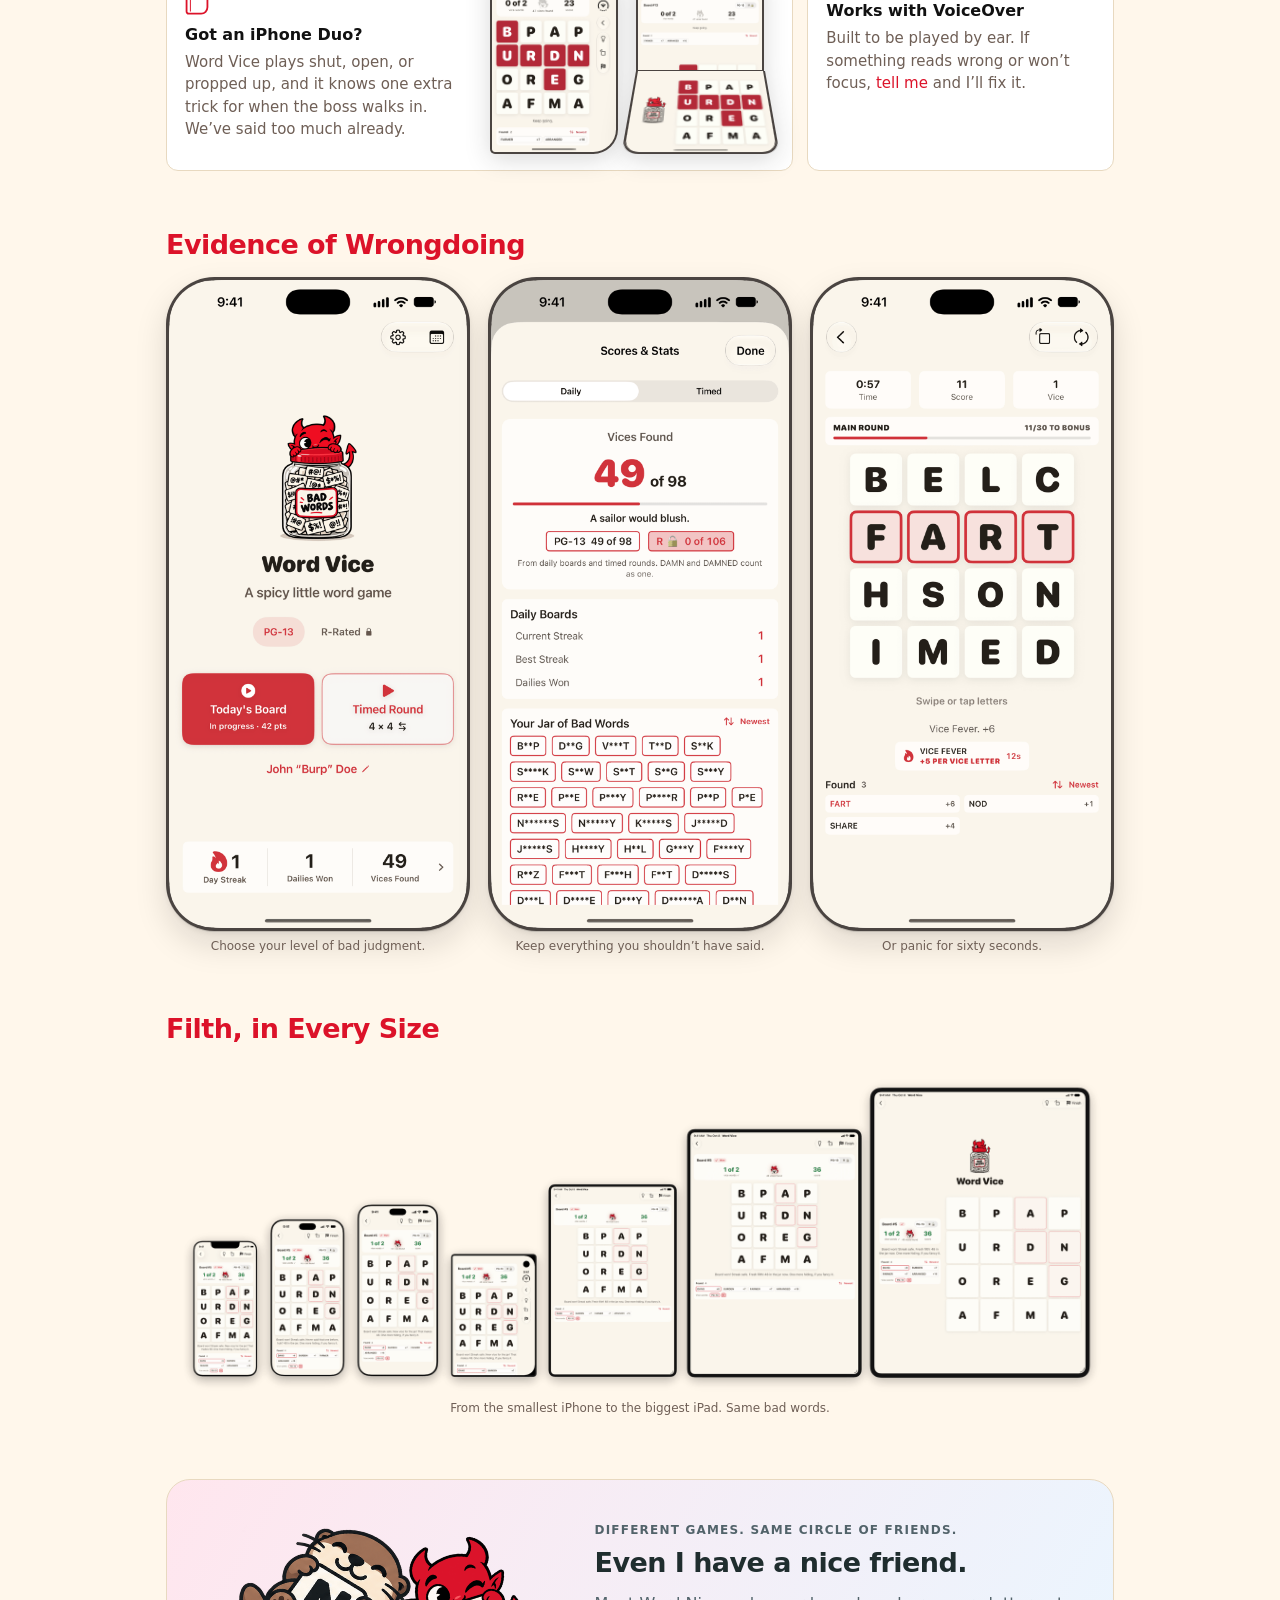
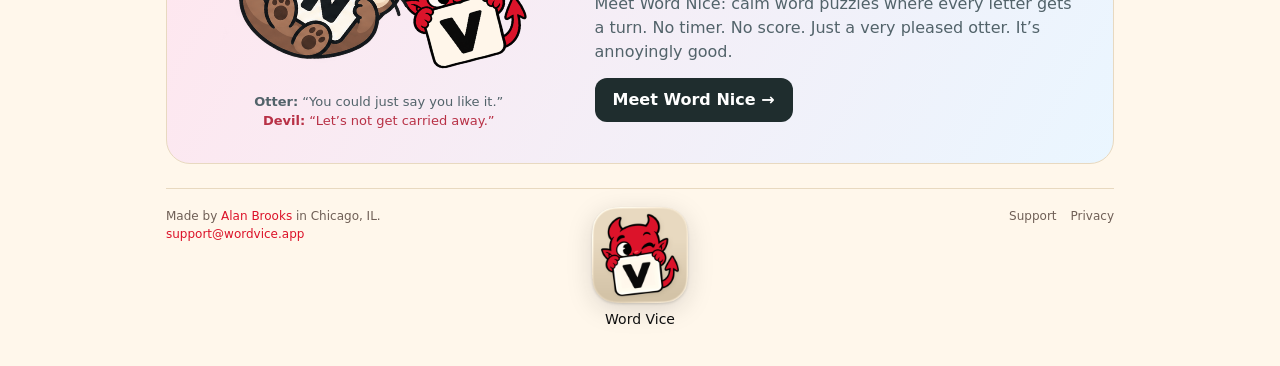
==== commit 3280ae44: "A Duo card, a VoiceOver card, and phone edges on the screenshots The two notes under How to Misbehav" ====
--- a/index.html
+++ b/index.html
@@ -127,16 +127,31 @@
           <li>Filthy vocabulary <span class="plus">+8</span></li>
         </ul>
       </div>
-    </div>
-    <p class="note">
-      <strong>Got an iPhone Duo?</strong> Word Vice plays across both screens,
-      and it knows one extra trick for when the boss walks in. We’ve said too
-      much already.
-    </p>
-    <p class="note">
-      Word Vice is built to work with VoiceOver. If something reads wrong or won’t focus,
-      <a href="mailto:support@wordvice.app">tell me</a> and I’ll fix it.
-    </p>
+      <div class="card duo-card">
+        <div>
+          <div class="glyph">
+            <svg viewBox="0 0 34 46" width="24" height="32" aria-hidden="true">
+              <path d="M5 2H23a9 9 0 0 1 9 9V35a9 9 0 0 1-9 9H5a3 3 0 0 1-3-3V5a3 3 0 0 1 3-3z" fill="none" stroke="currentColor" stroke-width="2.6"/>
+              <path d="M7.5 5V41" stroke="currentColor" stroke-width="1.4"/>
+              <circle cx="25" cy="10" r="2.8" fill="currentColor"/>
+            </svg>
+          </div>
+          <h3>Got an iPhone Duo?</h3>
+          <p>Word Vice plays shut, open, or propped up, and it knows one extra trick for when the boss walks in. We’ve said too much already.</p>
+        </div>
+        <div class="duo-pair">
+          <img src="images/wordvice-duo-crush.png" width="520" height="757" loading="lazy" decoding="async" alt="Word Vice on a folded iPhone Duo: the daily board with a word swiped across it and the toolbar down the side.">
+          <div class="duo-propped" role="img" aria-label="Word Vice on an iPhone Duo propped up like a laptop: the score on the upright half and the board on the half lying flat.">
+            <span></span><span></span>
+          </div>
+        </div>
+      </div>
+      <div class="card">
+        <div class="glyph">🗣️</div>
+        <h3>Works with VoiceOver</h3>
+        <p>Built to be played by ear. If something reads wrong or won’t focus, <a href="mailto:support@wordvice.app">tell me</a> and I’ll fix it.</p>
+      </div>
+    </div>
   </section>
 
   <section>
--- a/styles.css
+++ b/styles.css
@@ -11,6 +11,7 @@
   --muted: #6f5f56;
   --accent: #DC1229;  /* Vice Red */
   --line: #E8D9C0;    /* Sand, the app icon's ground */
+  --case: #4a4441;    /* the charcoal phone edge drawn around each capture */
   --rounded: ui-rounded, "SF Pro Rounded", "Avenir Next", -apple-system,
     BlinkMacSystemFont, "Segoe UI", system-ui, sans-serif;
 }
@@ -190,7 +191,9 @@
   aspect-ratio: 1320 / 2700;
   object-fit: cover;
   object-position: top;
-  border-radius: 15.2% / 7.4%;
+  padding: 3px;
+  background: var(--case);
+  border-radius: 15.9% / 7.7%;
   box-shadow:
     0 1px 0 rgba(17, 17, 17, 0.16),
     0 2px 5px rgba(17, 17, 17, 0.07),
@@ -253,6 +256,54 @@
 }
 
 .card .glyph { font-size: 22px; line-height: 1; margin-bottom: 8px; }
+.card .glyph svg { display: block; color: var(--accent); }
+
+/* The Duo card is two columns wide where there are two, with a whole folded
+   Duo standing beside the words. */
+.duo-card { display: flex; align-items: center; gap: 20px; }
+.duo-card > div { flex: 1; }
+.duo-card { --duo: 124px; --prop: calc(var(--duo) * 1.12); --bezel: 2px; }
+/* Folded shut: the hinge side is nearly square, the outer side round. */
+.duo-card img {
+  box-sizing: content-box;
+  width: var(--duo); height: auto;
+  padding: var(--bezel);
+  background: var(--case);
+  border-radius: calc(var(--duo) * 0.04) calc(var(--duo) * 0.2) calc(var(--duo) * 0.2) calc(var(--duo) * 0.04);
+  filter: drop-shadow(0 5px 12px rgba(17, 17, 17, 0.16));
+}
+/* The same phone propped up like a laptop: one capture drawn as two halves,
+   the lower one lying flat and widening toward the reader. */
+.duo-propped {
+  width: calc(var(--prop) + 2 * var(--bezel));
+  margin: 0 10px;
+  filter: drop-shadow(0 5px 12px rgba(17, 17, 17, 0.16));
+}
+.duo-propped span {
+  display: block;
+  height: calc(var(--prop) * 0.7106 + var(--bezel));
+  border: var(--bezel) solid var(--case);
+  border-bottom-width: 1px;
+  border-radius: calc(var(--prop) * 0.1) calc(var(--prop) * 0.1) 0 0;
+  background: var(--case) url(images/wordvice-duo-laptop-crush.png) top / 100% auto no-repeat;
+}
+/* The flat half is foreshortened, so its box gives back the height it no
+   longer fills and the pair stays centered. */
+.duo-propped span + span {
+  border-width: 0 var(--bezel) var(--bezel);
+  border-radius: 0 0 calc(var(--prop) * 0.1) calc(var(--prop) * 0.1);
+  background-position: bottom;
+  transform-origin: top;
+  transform: perspective(calc(var(--prop) * 2.9)) rotateX(48deg);
+  margin-bottom: calc(var(--prop) * -0.13);
+}
+@media (min-width: 560px) { .duo-card { grid-column: span 2; } }
+.duo-pair { display: flex; align-items: center; gap: 8px; }
+/* On a phone the words go on top and the two phones stand beneath. */
+@media (max-width: 559px) {
+  .duo-card { flex-direction: column; align-items: stretch; gap: 14px; }
+  .duo-pair { justify-content: center; }
+}
 
 /* Borrowed from the game's found-words list: label left, score right, on a
    tinted row. The joke only works if it looks like real scoring, so the chip
@@ -274,7 +325,6 @@
 
 .score .plus { font-weight: 700; font-size: 13px; color: var(--accent); }
 
-.note { margin: 14px 0 0; font-size: 14px; color: var(--muted); }
 .card h3 { margin: 0 0 4px; font-size: 16px; font-weight: 700; }
 .card p { margin: 0; font-size: 15px; color: var(--muted); }
 
@@ -293,7 +343,9 @@
 .lineup img { border-radius: 0; }
 
 .shots img {
-  border-radius: 15.2% / 7%;
+  padding: 3px;
+  background: var(--case);
+  border-radius: 15.9% / 7.3%;
   box-shadow:
     0 1px 0 rgba(17, 17, 17, 0.14),
     0 2px 5px rgba(17, 17, 17, 0.06),
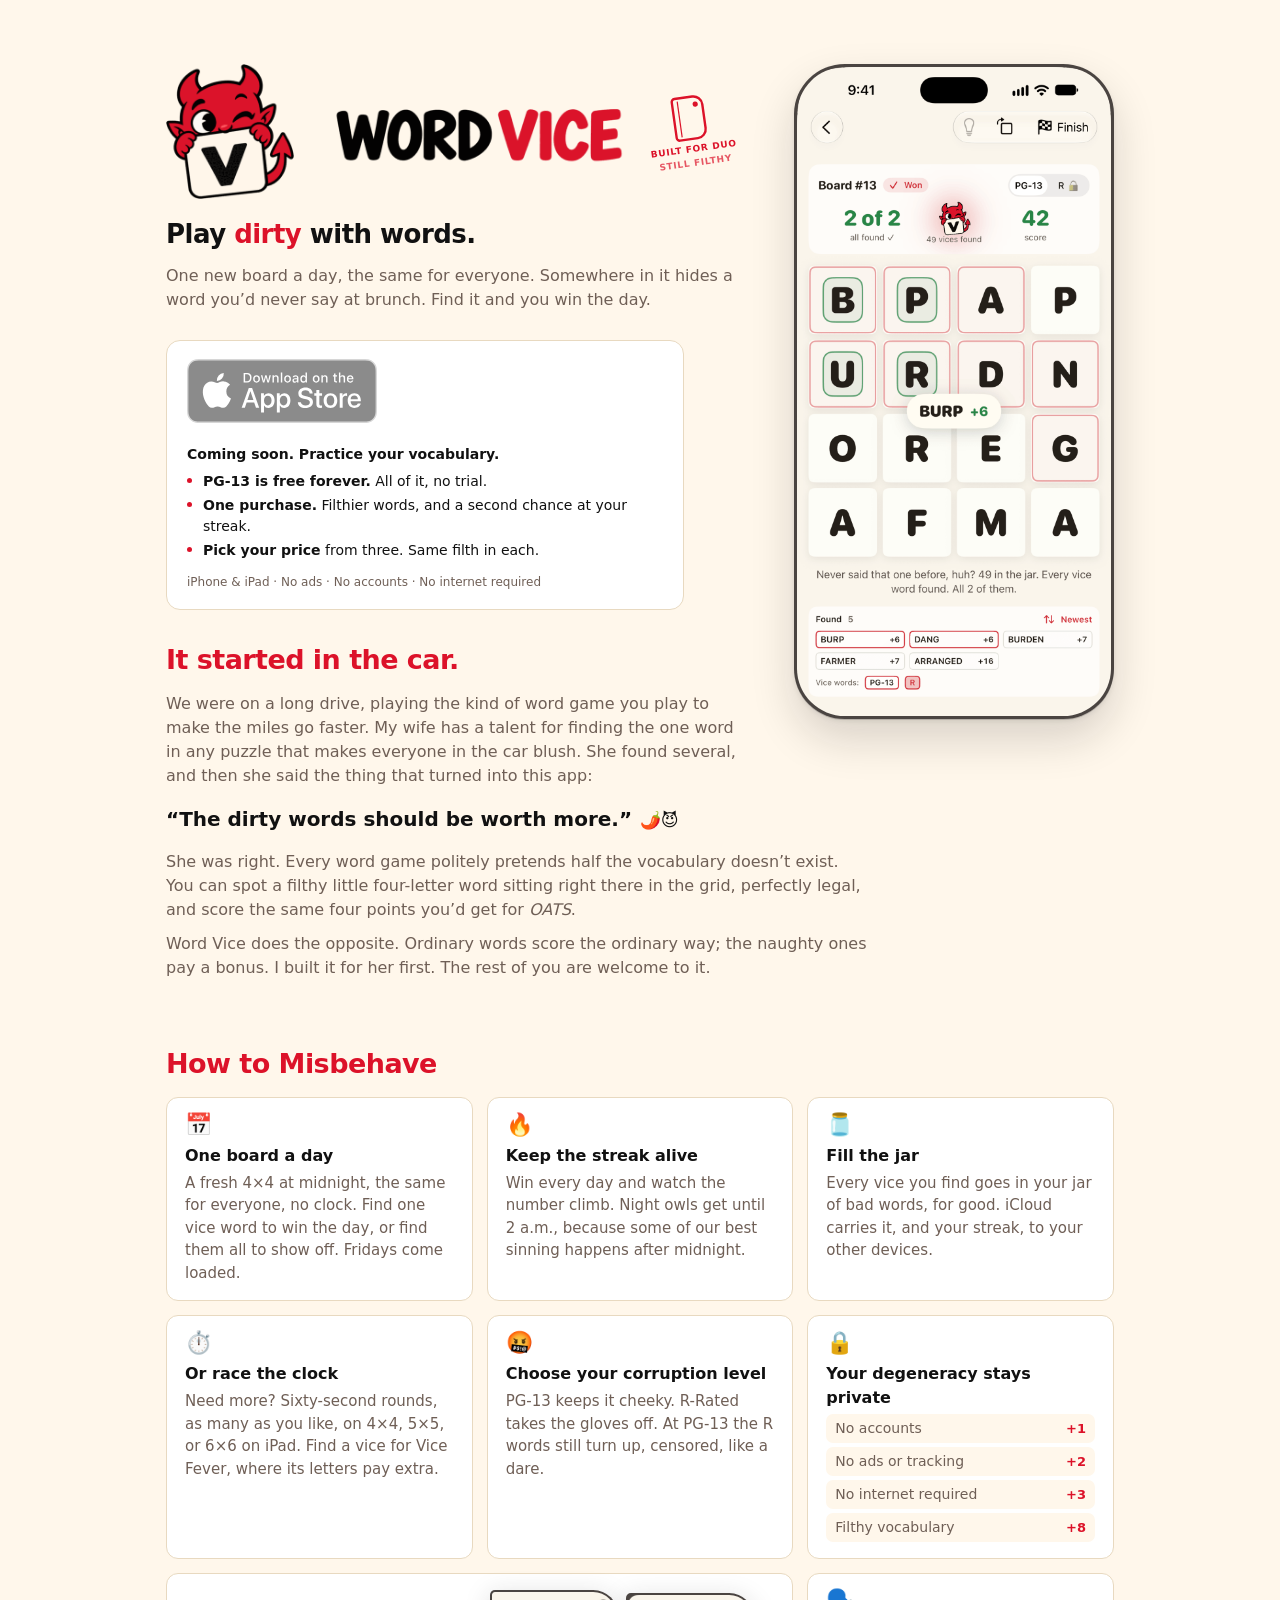
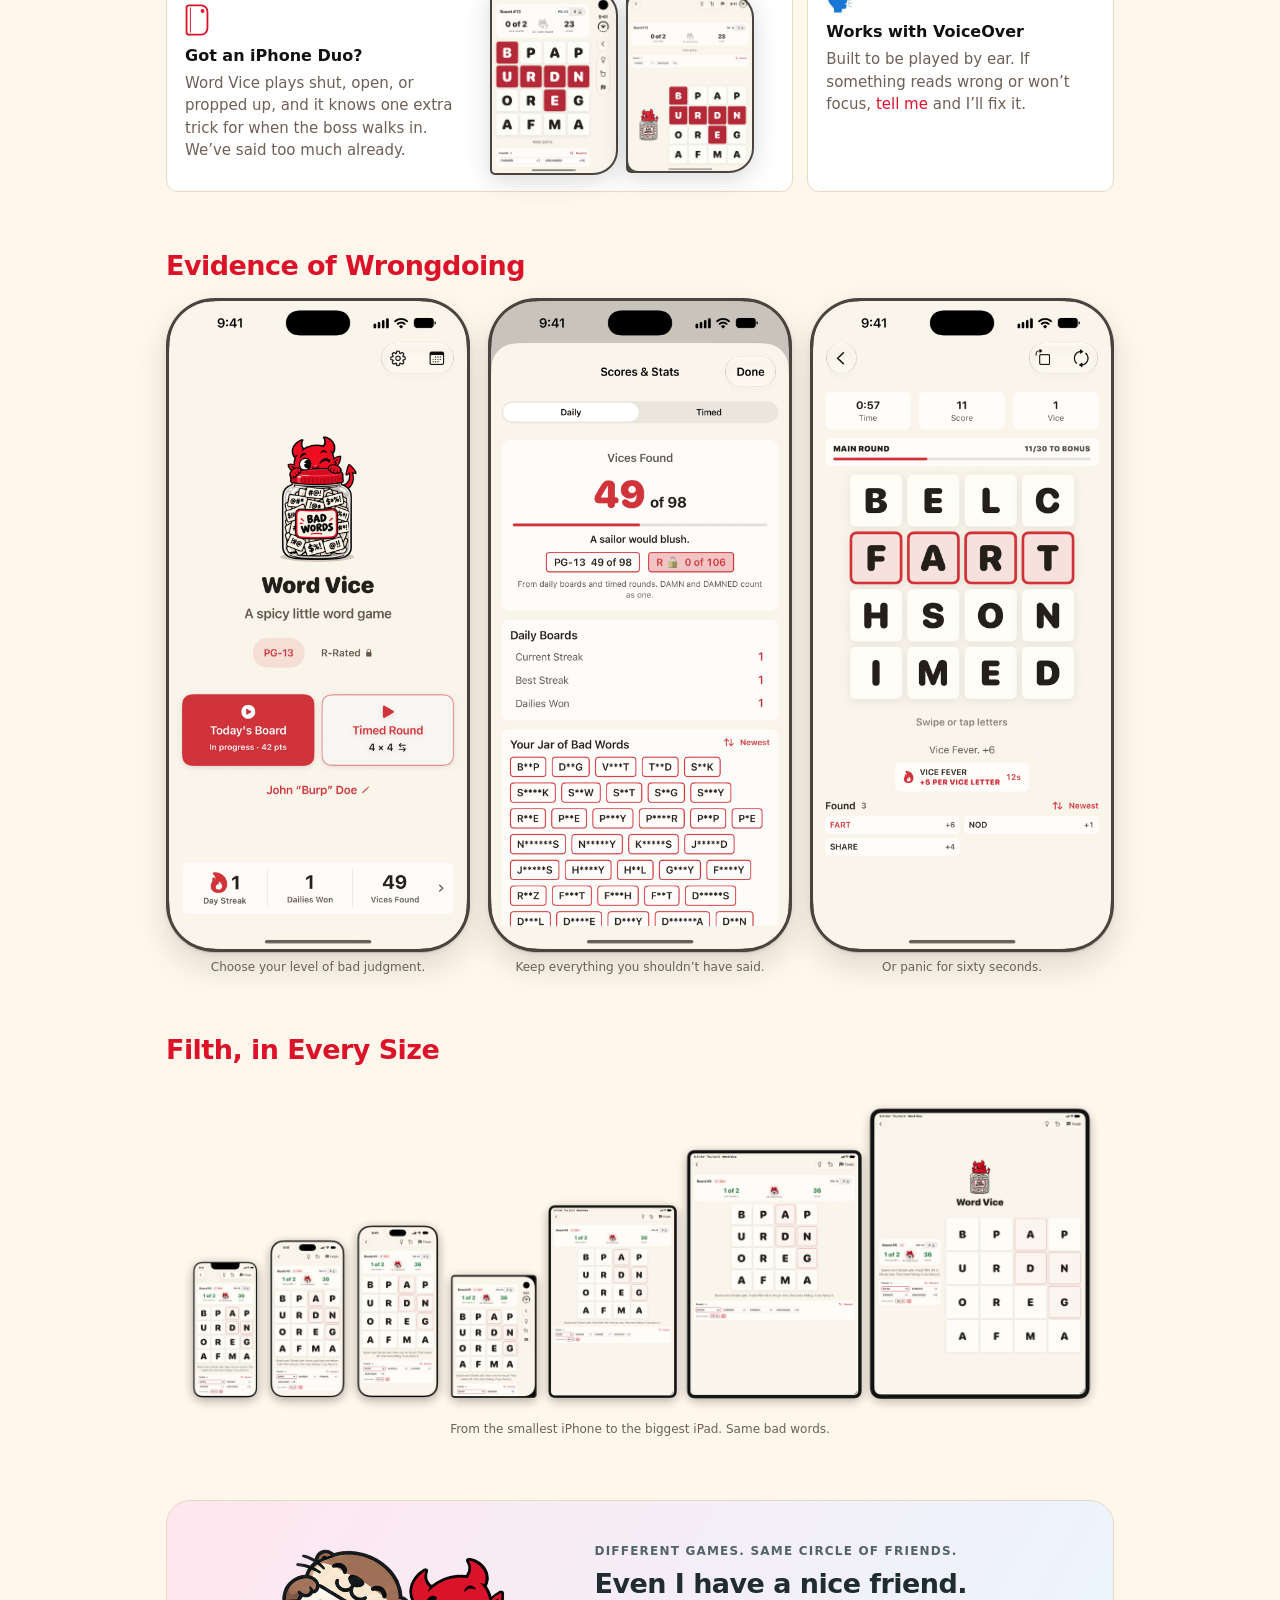
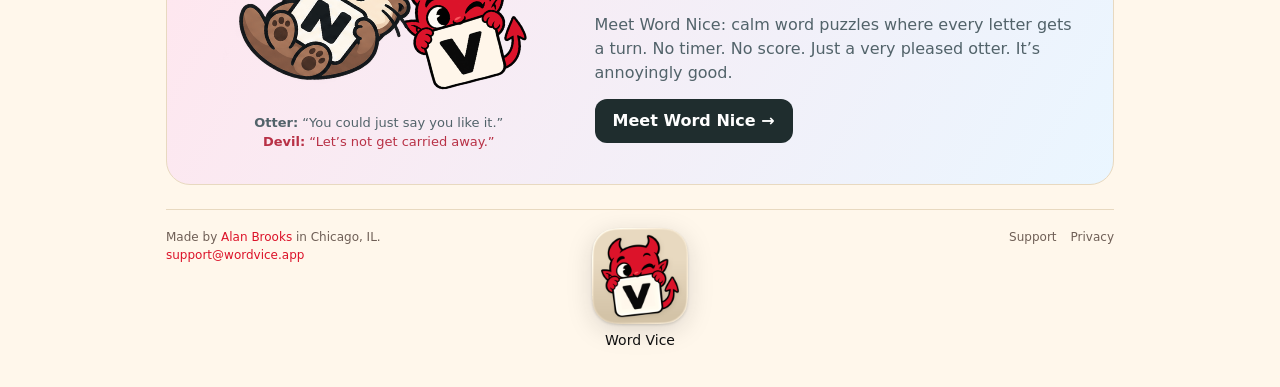
==== commit c16dbf24: "Say the one purchase also gives a second chance at a streak Co-Authored-By: Claude Opus 5.5 <noreply" ====
--- a/index.html
+++ b/index.html
@@ -29,7 +29,7 @@
 
   <header class="hero">
     <figure class="hero-shot">
-      <img src="images/wordvice-daily-vice-crush.png" width="960" height="2086" decoding="async" alt="Daily board number 13 in Word Vice: a four-by-four grid of letters with BURP just found for six points, both vice words found, and 49 vices in the jar.">
+      <img src="images/wordvice-daily-vice-crush.png" width="978" height="2104" decoding="async" alt="Daily board number 13 in Word Vice: a four-by-four grid of letters with BURP just found for six points, both vice words found, and 49 vices in the jar.">
     </figure>
     <div>
       <div class="brand-row">
@@ -57,7 +57,7 @@
         <p class="coming"><strong>Coming soon. Practice your vocabulary.</strong></p>
         <ul class="terms">
           <li><strong>PG-13 is free forever.</strong> All of it, no trial.</li>
-          <li><strong>Want the filthy dictionary?</strong> Unlock R-Rated.</li>
+          <li><strong>One purchase.</strong> Filthier words, and a second chance at your streak.</li>
           <li><strong>Pick your price</strong> from three. Same filth in each.</li>
         </ul>
         <p class="meta">iPhone &amp; iPad · No ads · No accounts · No internet required</p>
@@ -140,10 +140,8 @@
           <p>Word Vice plays shut, open, or propped up, and it knows one extra trick for when the boss walks in. We’ve said too much already.</p>
         </div>
         <div class="duo-pair">
-          <img src="images/wordvice-duo-crush.png" width="520" height="757" loading="lazy" decoding="async" alt="Word Vice on a folded iPhone Duo: the daily board with a word swiped across it and the toolbar down the side.">
-          <div class="duo-propped" role="img" aria-label="Word Vice on an iPhone Duo propped up like a laptop: the score on the upright half and the board on the half lying flat.">
-            <span></span><span></span>
-          </div>
+          <img src="images/wordvice-duo-crush.png" width="542" height="779" loading="lazy" decoding="async" alt="Word Vice on a folded iPhone Duo: the daily board with a word swiped across it and the toolbar down the side.">
+          <img src="images/wordvice-duo-laptop-crush.png" width="625" height="679" loading="lazy" decoding="async" alt="Word Vice on an iPhone Duo propped up like a laptop: the score on the upright half and the board on the half lying flat.">
         </div>
       </div>
       <div class="card">
@@ -158,15 +156,15 @@
     <h2>Evidence of Wrongdoing</h2>
     <div class="shots">
       <figure>
-        <img src="images/wordvice-home-crush.png" width="960" height="2086" loading="lazy" decoding="async" alt="The Word Vice home screen: the devil peeking out of a jar of bad words, the PG-13 and R-Rated picker, buttons for Today’s Board and a Timed Round, and a one-day streak.">
+        <img src="images/wordvice-home-crush.png" width="978" height="2104" loading="lazy" decoding="async" alt="The Word Vice home screen: the devil peeking out of a jar of bad words, the PG-13 and R-Rated picker, buttons for Today’s Board and a Timed Round, and a one-day streak.">
         <figcaption>Choose your level of bad judgment.</figcaption>
       </figure>
       <figure>
-        <img src="images/wordvice-jar-crush.png" width="960" height="2086" loading="lazy" decoding="async" alt="The jar screen: 49 of 98 vices found, rated ‘A sailor would blush’, with each found word shown censored.">
+        <img src="images/wordvice-jar-crush.png" width="978" height="2104" loading="lazy" decoding="async" alt="The jar screen: 49 of 98 vices found, rated ‘A sailor would blush’, with each found word shown censored.">
         <figcaption>Keep everything you shouldn’t have said.</figcaption>
       </figure>
       <figure>
-        <img src="images/wordvice-timed-crush.png" width="960" height="2086" loading="lazy" decoding="async" alt="A timed round with fifty-seven seconds left: FART highlighted on the board and Vice Fever paying five extra points per vice letter.">
+        <img src="images/wordvice-timed-crush.png" width="978" height="2104" loading="lazy" decoding="async" alt="A timed round with fifty-seven seconds left: FART highlighted on the board and Vice Fever paying five extra points per vice letter.">
         <figcaption>Or panic for sixty seconds.</figcaption>
       </figure>
     </div>
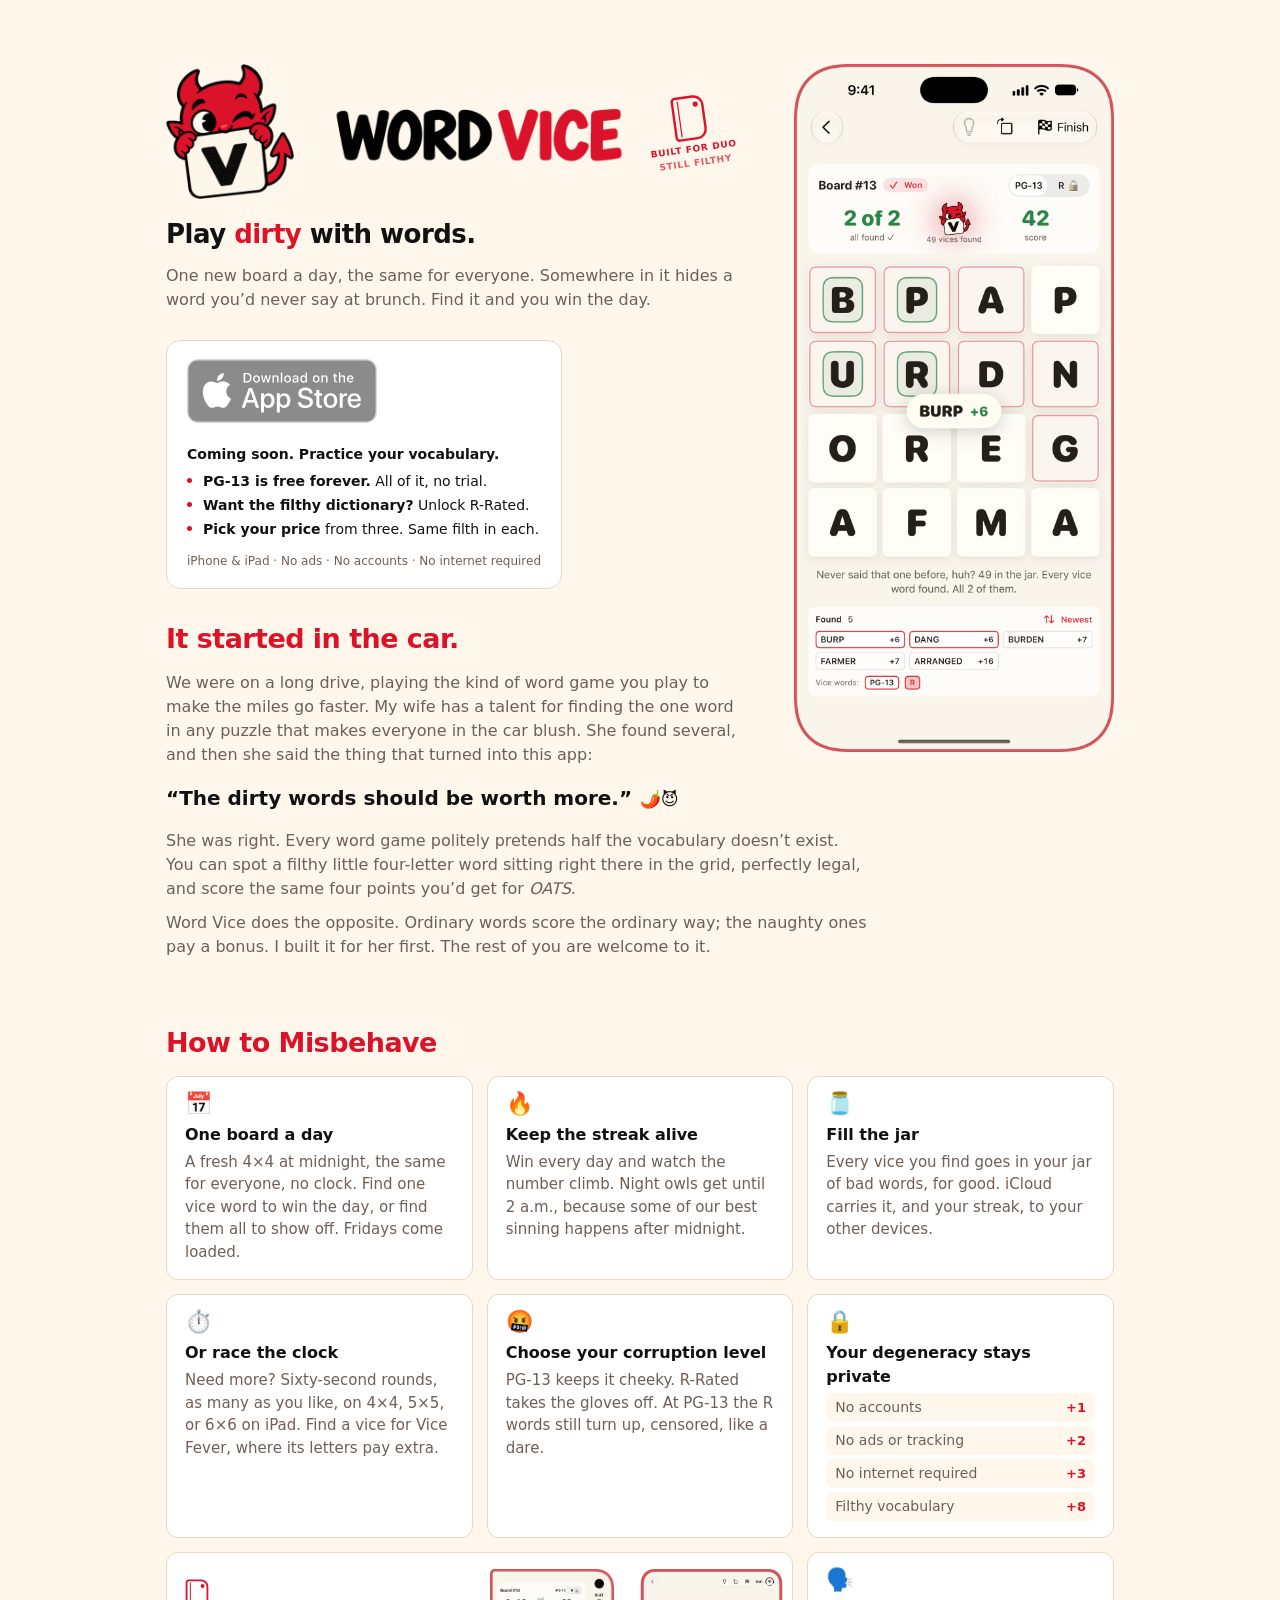
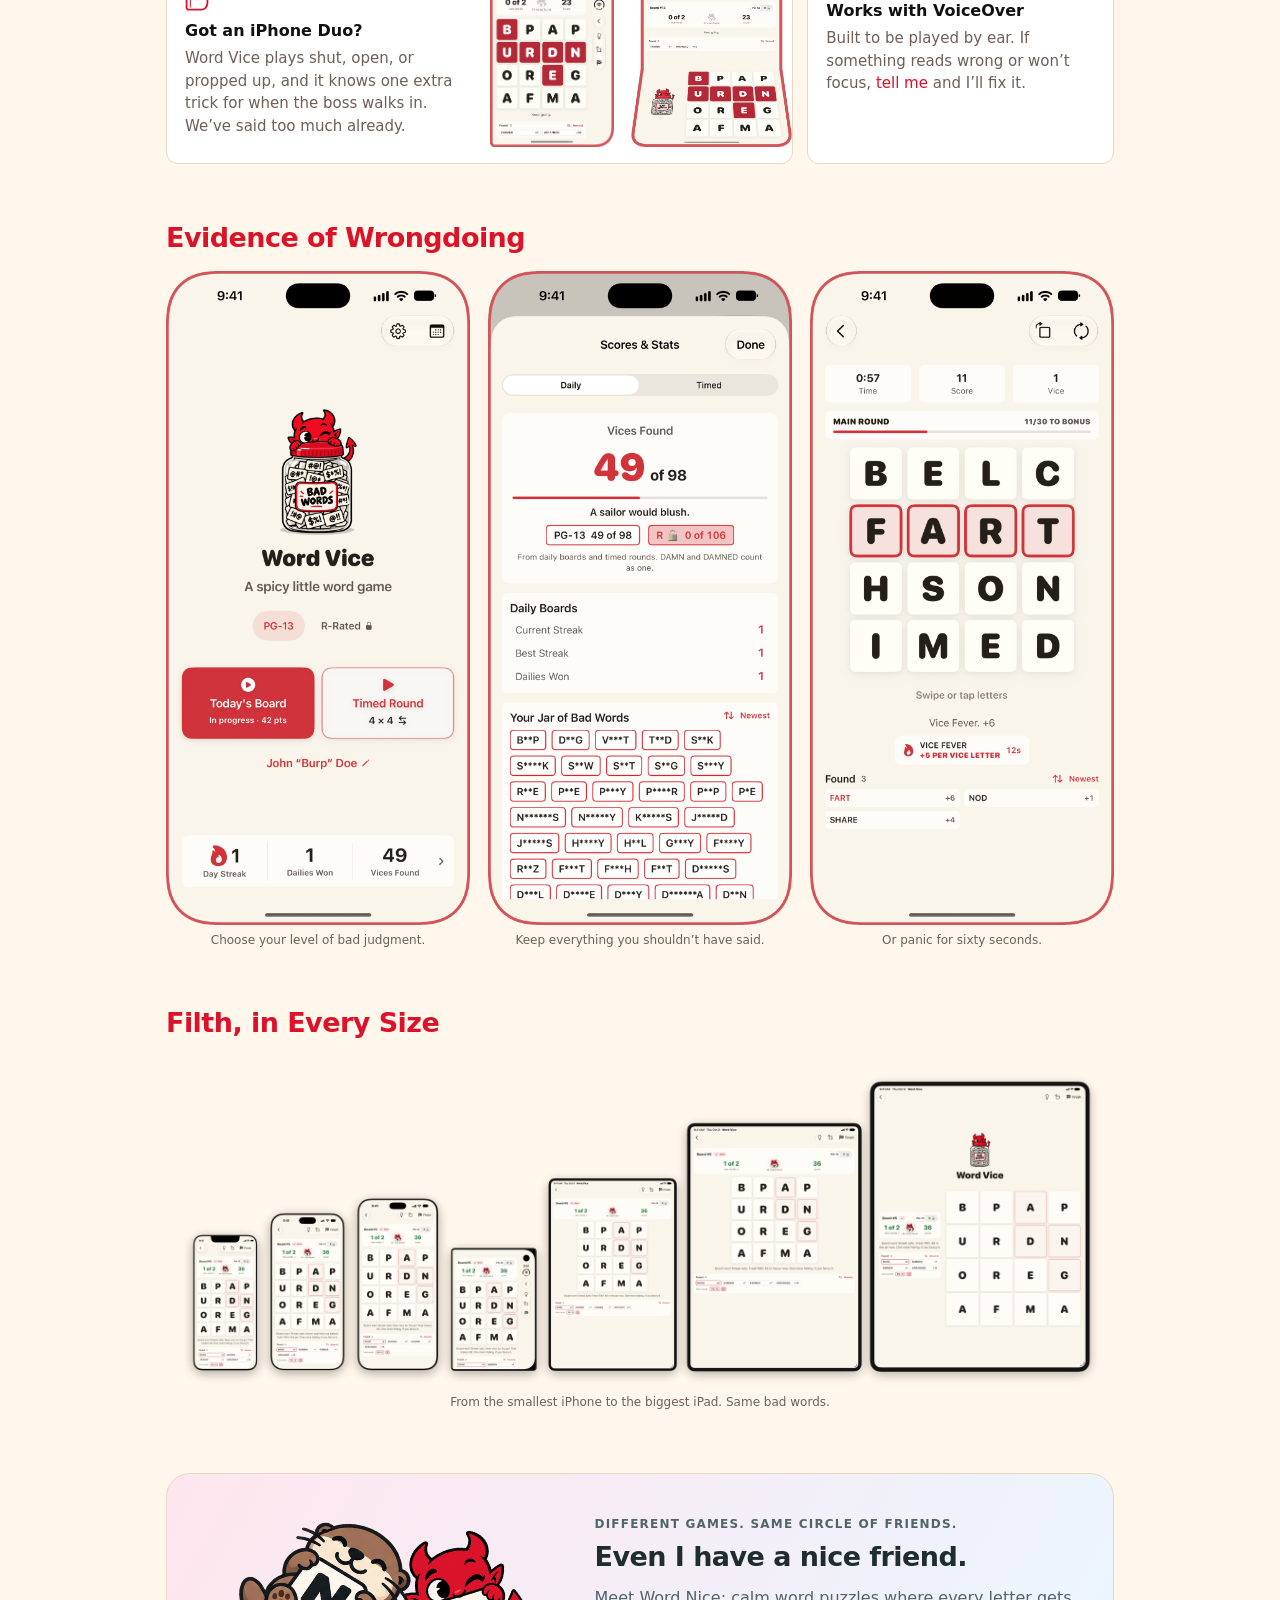
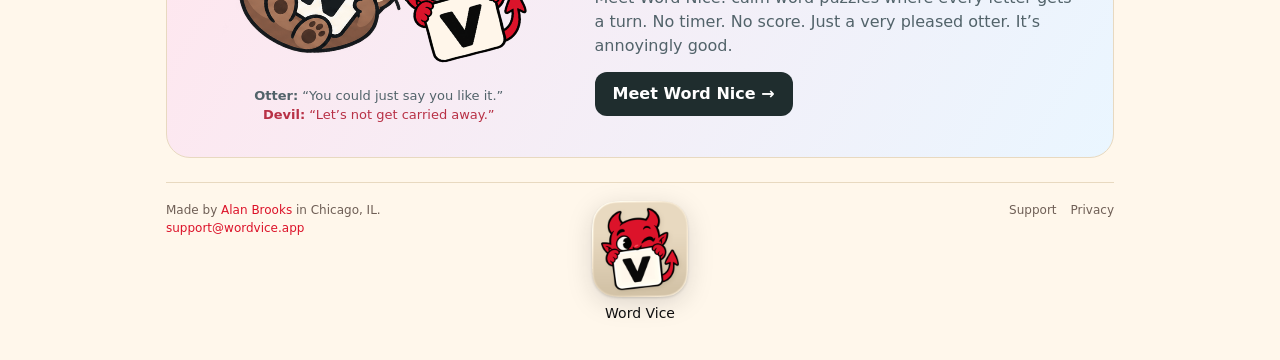
==== commit 9cb3595a: "Draw each phone's edge into its screenshot file The charcoal borders were CSS, and the rounding neve" ====
--- a/index.html
+++ b/index.html
@@ -57,7 +57,7 @@
         <p class="coming"><strong>Coming soon. Practice your vocabulary.</strong></p>
         <ul class="terms">
           <li><strong>PG-13 is free forever.</strong> All of it, no trial.</li>
-          <li><strong>One purchase.</strong> Filthier words, and a second chance at your streak.</li>
+          <li><strong>Want the filthy dictionary?</strong> Unlock R-Rated.</li>
           <li><strong>Pick your price</strong> from three. Same filth in each.</li>
         </ul>
         <p class="meta">iPhone &amp; iPad · No ads · No accounts · No internet required</p>
--- a/styles.css
+++ b/styles.css
@@ -11,7 +11,6 @@
   --muted: #6f5f56;
   --accent: #DC1229;  /* Vice Red */
   --line: #E8D9C0;    /* Sand, the app icon's ground */
-  --case: #4a4441;    /* the charcoal phone edge drawn around each capture */
   --rounded: ui-rounded, "SF Pro Rounded", "Avenir Next", -apple-system,
     BlinkMacSystemFont, "Segoe UI", system-ui, sans-serif;
 }
@@ -183,23 +182,8 @@
   margin: 0 0 22px 44px;
 }
 
-/* The hero capture is a full-height device screenshot with dead space below the
-   found-words list; crop to the part that carries the game. The captures carry
-   the device's own black corner mask, so the radius is the device's (200px on a
-   1320px-wide screen), given as width / height percentages to stay round. */
-.hero-shot img {
-  aspect-ratio: 1320 / 2700;
-  object-fit: cover;
-  object-position: top;
-  padding: 3px;
-  background: var(--case);
-  border-radius: 15.9% / 7.7%;
-  box-shadow:
-    0 1px 0 rgba(17, 17, 17, 0.16),
-    0 2px 5px rgba(17, 17, 17, 0.07),
-    0 20px 44px rgba(17, 17, 17, 0.16);
-}
-
+/* Each capture's file carries its own transparent corners and a drawn phone
+   edge, so the page adds no rounding, outline, or shadow of its own. */
 /* ---------- sections ---------- */
 
 /* No rules between sections. The red 27px headings carry the break, and
@@ -262,46 +246,15 @@
    Duo standing beside the words. */
 .duo-card { display: flex; align-items: center; gap: 20px; }
 .duo-card > div { flex: 1; }
-.duo-card { --duo: 124px; --prop: calc(var(--duo) * 1.12); --bezel: 2px; }
-/* Folded shut: the hinge side is nearly square, the outer side round. */
-.duo-card img {
-  box-sizing: content-box;
-  width: var(--duo); height: auto;
-  padding: var(--bezel);
-  background: var(--case);
-  border-radius: calc(var(--duo) * 0.04) calc(var(--duo) * 0.2) calc(var(--duo) * 0.2) calc(var(--duo) * 0.04);
-  filter: drop-shadow(0 5px 12px rgba(17, 17, 17, 0.16));
-}
-/* The same phone propped up like a laptop: one capture drawn as two halves,
-   the lower one lying flat and widening toward the reader. */
-.duo-propped {
-  width: calc(var(--prop) + 2 * var(--bezel));
-  margin: 0 10px;
-  filter: drop-shadow(0 5px 12px rgba(17, 17, 17, 0.16));
-}
-.duo-propped span {
-  display: block;
-  height: calc(var(--prop) * 0.7106 + var(--bezel));
-  border: var(--bezel) solid var(--case);
-  border-bottom-width: 1px;
-  border-radius: calc(var(--prop) * 0.1) calc(var(--prop) * 0.1) 0 0;
-  background: var(--case) url(images/wordvice-duo-laptop-crush.png) top / 100% auto no-repeat;
-}
-/* The flat half is foreshortened, so its box gives back the height it no
-   longer fills and the pair stays centered. */
-.duo-propped span + span {
-  border-width: 0 var(--bezel) var(--bezel);
-  border-radius: 0 0 calc(var(--prop) * 0.1) calc(var(--prop) * 0.1);
-  background-position: bottom;
-  transform-origin: top;
-  transform: perspective(calc(var(--prop) * 2.9)) rotateX(48deg);
-  margin-bottom: calc(var(--prop) * -0.13);
-}
+/* Both phones are finished images, edge and fold drawn in the file, shown at
+   one height so they stand level. */
+.duo-card { --tall: 178px; }
+.duo-pair img { height: var(--tall); width: auto; }
 @media (min-width: 560px) { .duo-card { grid-column: span 2; } }
-.duo-pair { display: flex; align-items: center; gap: 8px; }
+.duo-pair { display: flex; align-items: center; gap: 16px; }
 /* On a phone the words go on top and the two phones stand beneath. */
 @media (max-width: 559px) {
-  .duo-card { flex-direction: column; align-items: stretch; gap: 14px; }
+  .duo-card { --tall: 156px; flex-direction: column; align-items: stretch; gap: 14px; }
   .duo-pair { justify-content: center; }
 }
 
@@ -339,18 +292,7 @@
 
 figure { margin: 0; }
 
-figure img { width: 100%; border-radius: 10px; }
-.lineup img { border-radius: 0; }
-
-.shots img {
-  padding: 3px;
-  background: var(--case);
-  border-radius: 15.9% / 7.3%;
-  box-shadow:
-    0 1px 0 rgba(17, 17, 17, 0.14),
-    0 2px 5px rgba(17, 17, 17, 0.06),
-    0 14px 32px rgba(17, 17, 17, 0.13);
-}
+figure img { width: 100%; }
 
 figcaption {
   margin-top: 6px;
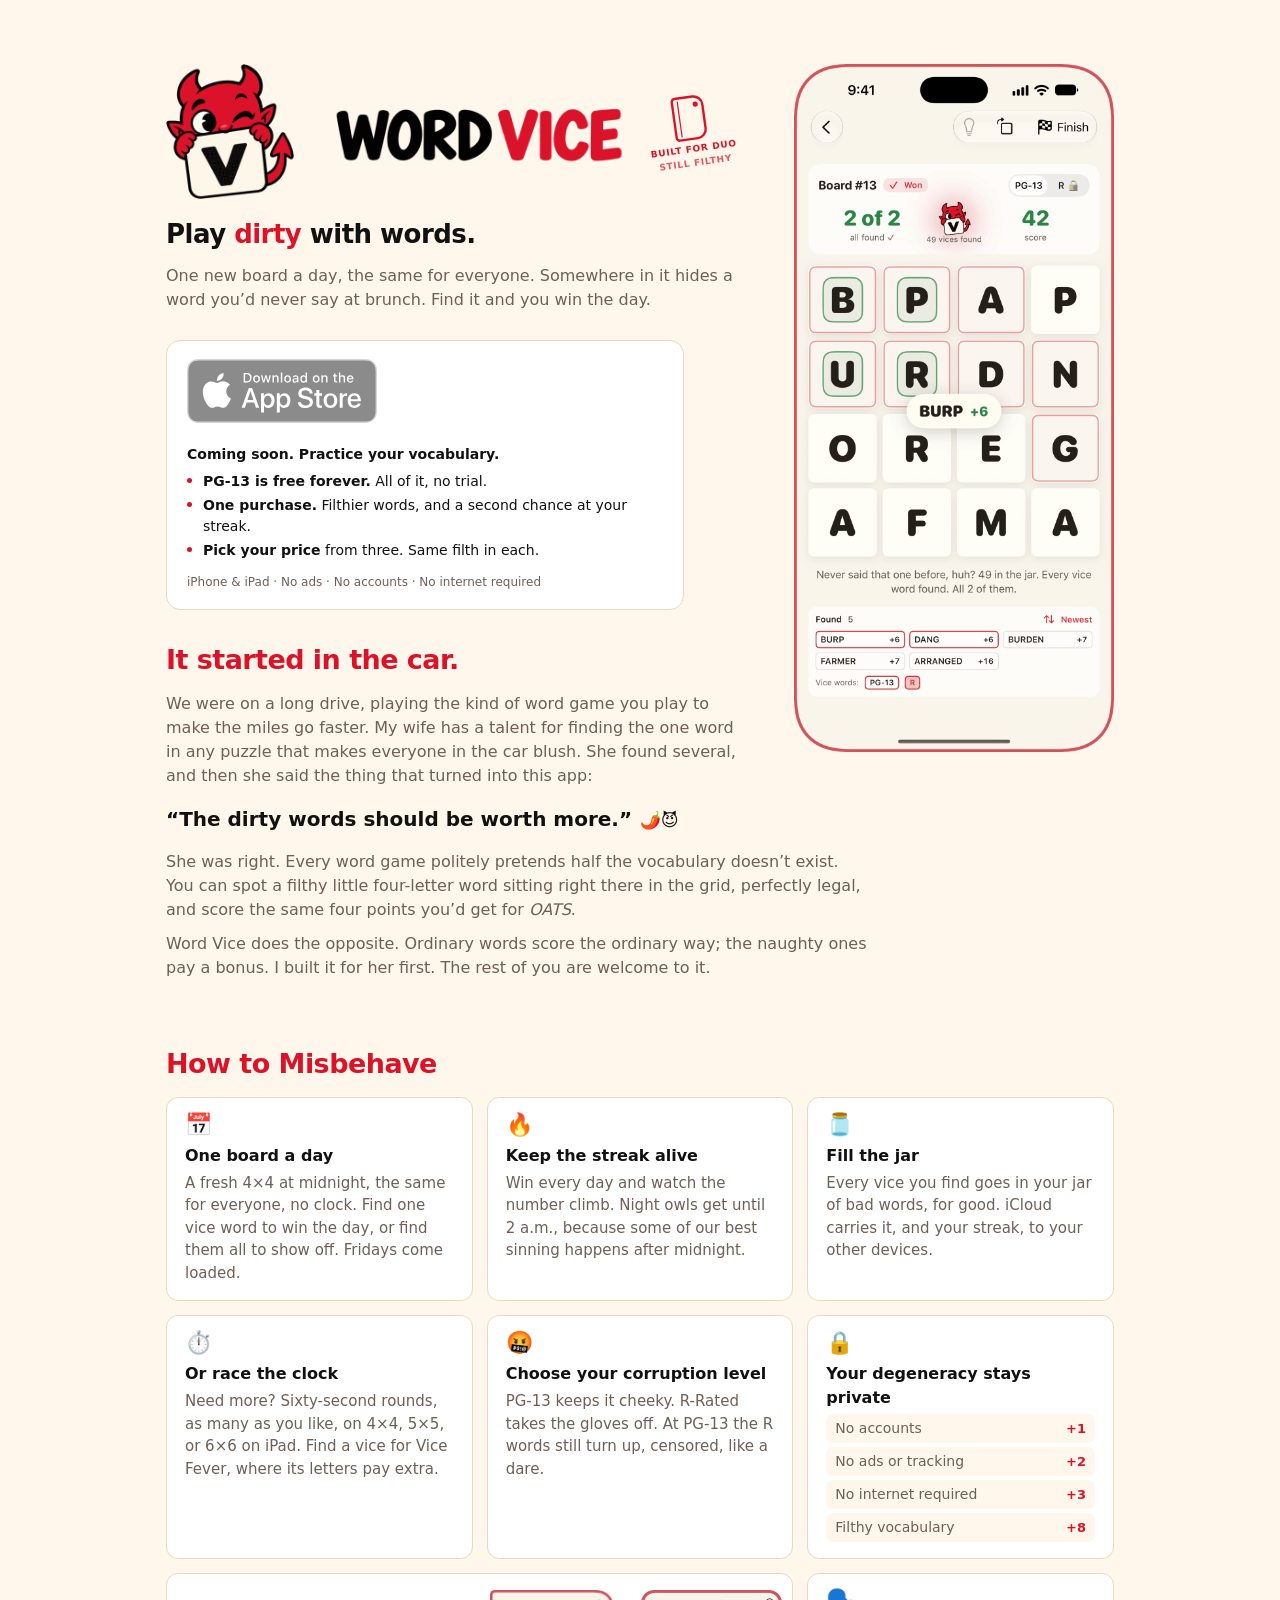
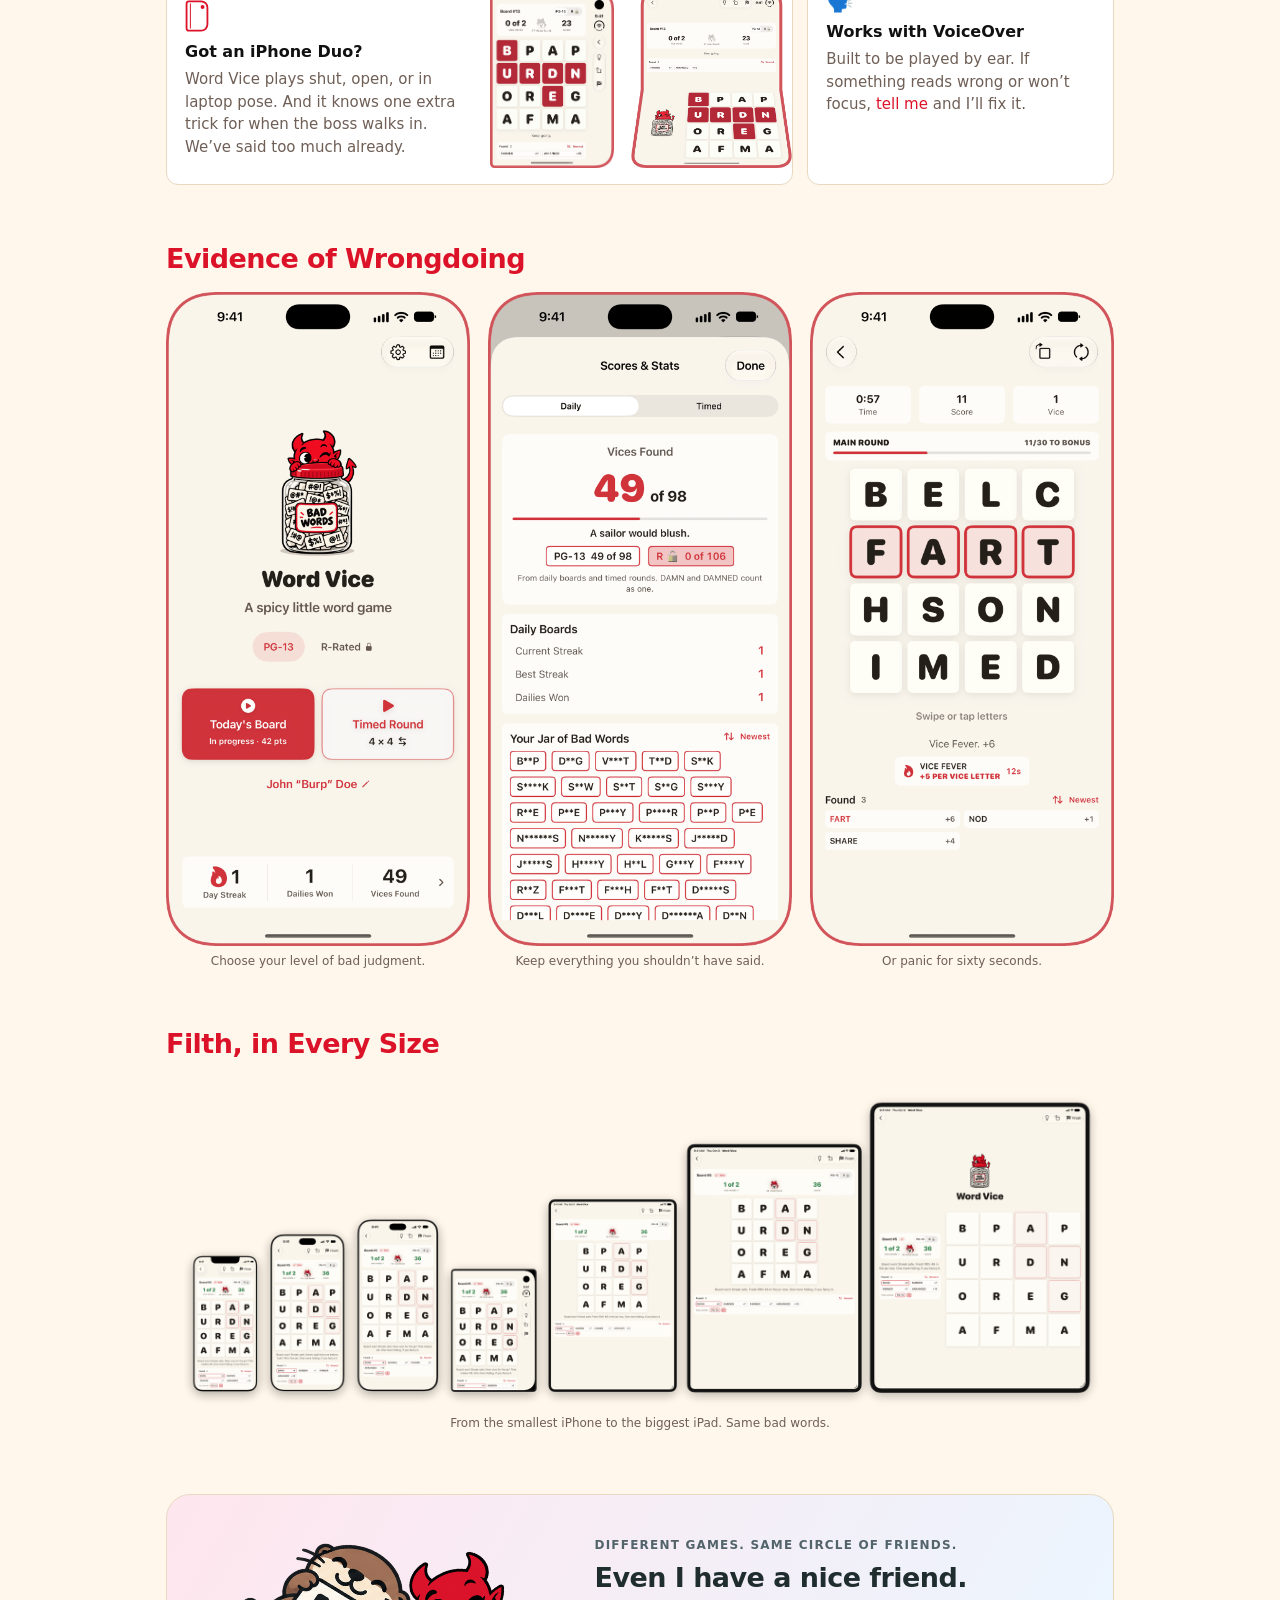
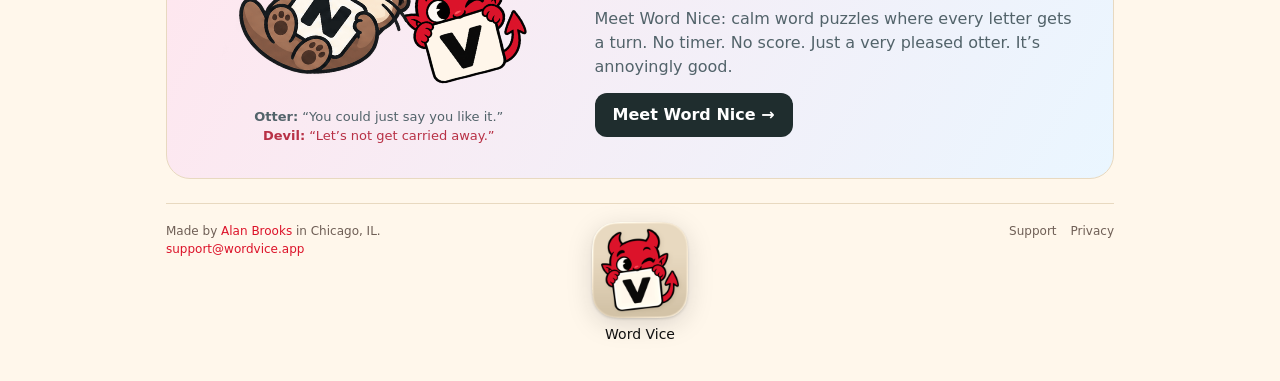
==== commit 1ab1c3cf: "Tweak Duo copy emphasizing laptop mode" ====
--- a/index.html
+++ b/index.html
@@ -57,7 +57,7 @@
         <p class="coming"><strong>Coming soon. Practice your vocabulary.</strong></p>
         <ul class="terms">
           <li><strong>PG-13 is free forever.</strong> All of it, no trial.</li>
-          <li><strong>Want the filthy dictionary?</strong> Unlock R-Rated.</li>
+          <li><strong>One purchase.</strong> Filthier words, and a second chance at your streak.</li>
           <li><strong>Pick your price</strong> from three. Same filth in each.</li>
         </ul>
         <p class="meta">iPhone &amp; iPad · No ads · No accounts · No internet required</p>
@@ -137,7 +137,7 @@
             </svg>
           </div>
           <h3>Got an iPhone Duo?</h3>
-          <p>Word Vice plays shut, open, or propped up, and it knows one extra trick for when the boss walks in. We’ve said too much already.</p>
+          <p>Word Vice plays shut, open, or in laptop pose. And it knows one extra trick for when the boss walks in. We’ve said too much already.</p>
         </div>
         <div class="duo-pair">
           <img src="images/wordvice-duo-crush.png" width="542" height="779" loading="lazy" decoding="async" alt="Word Vice on a folded iPhone Duo: the daily board with a word swiped across it and the toolbar down the side.">
